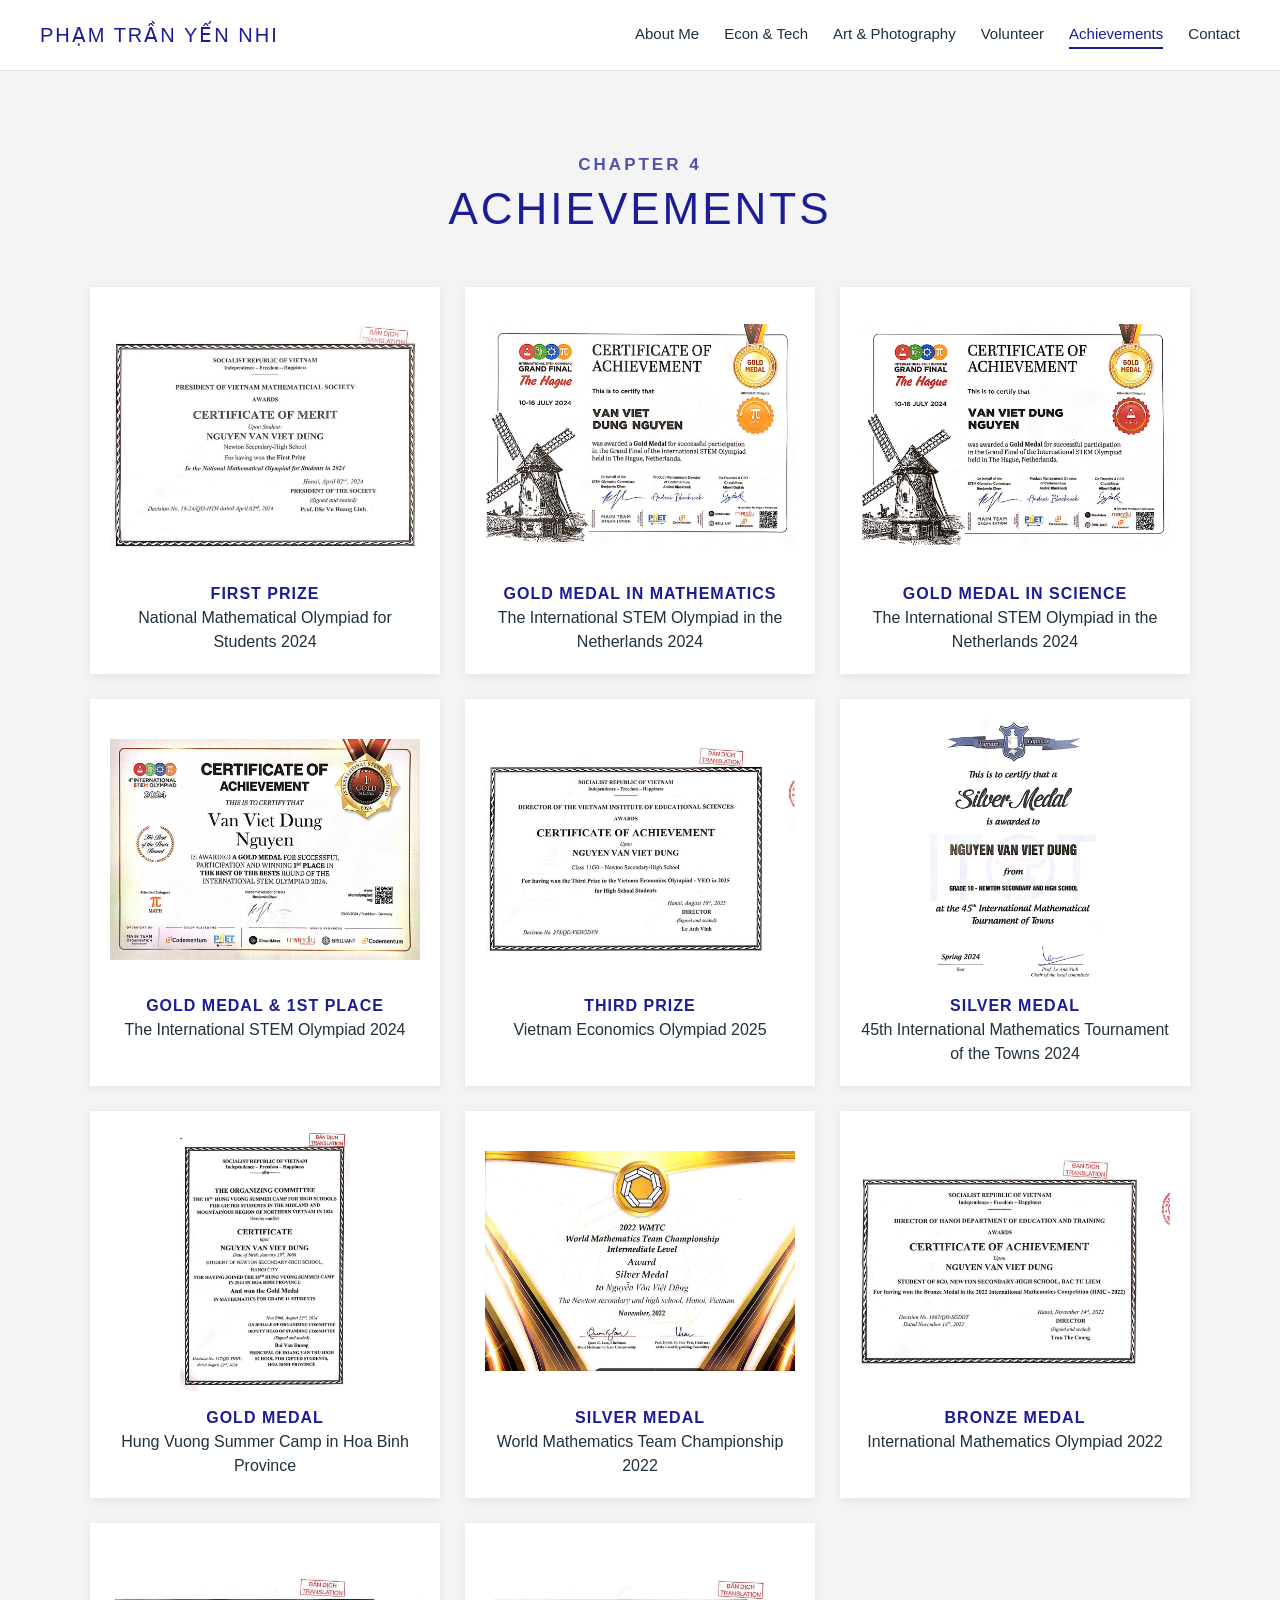
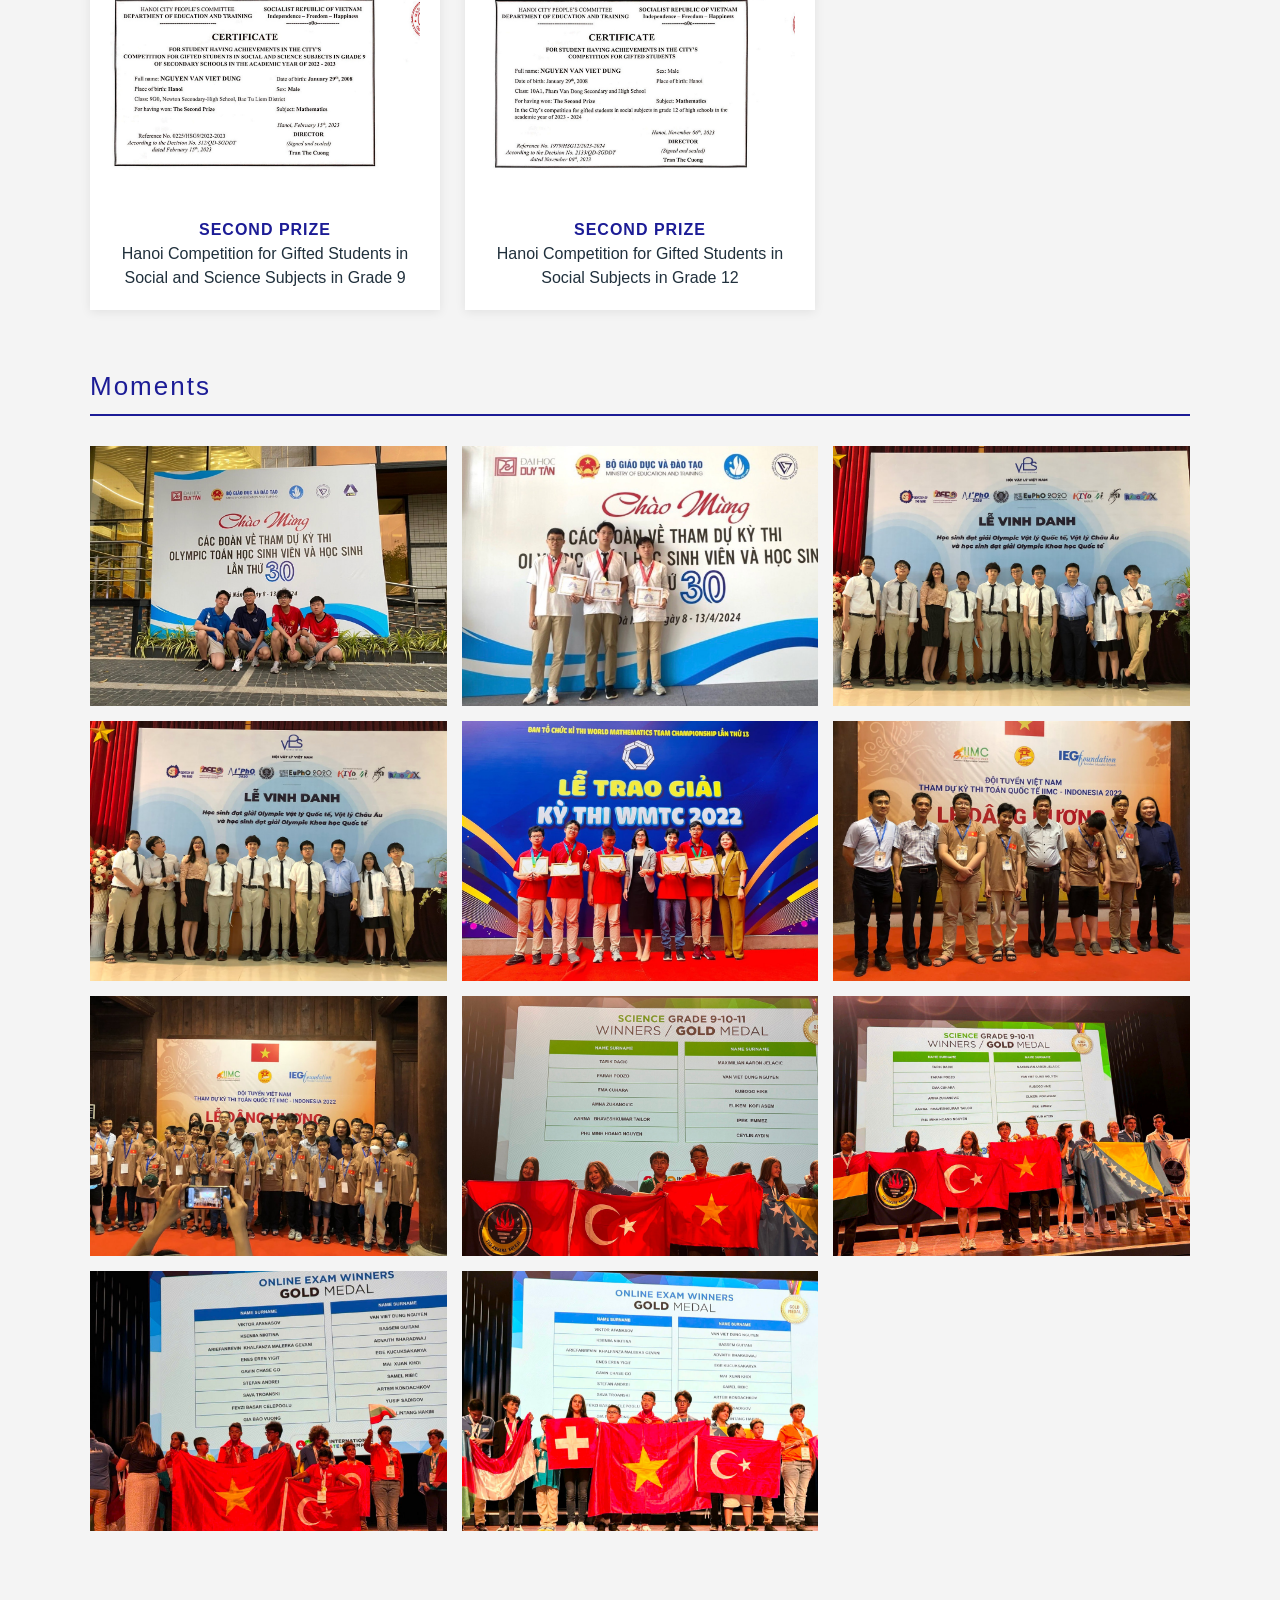
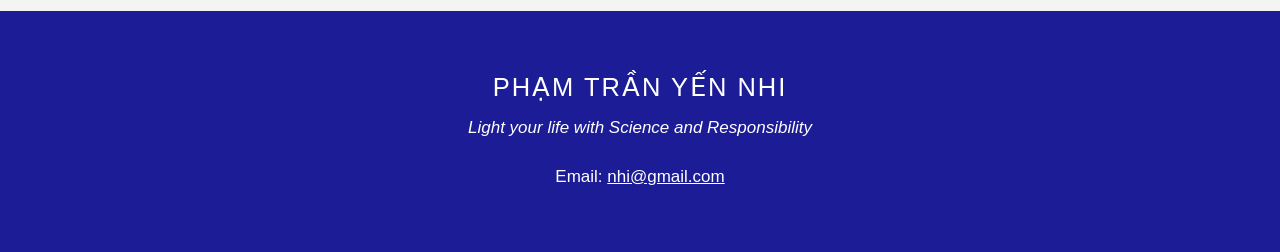
==== achievements.html @ 176b7211 "1" ====
<!DOCTYPE html>
<html lang="vi">
<head>
    <meta charset="UTF-8">
    <meta name="viewport" content="width=device-width, initial-scale=1.0">
    <title>Achievements | Phạm Trần Yến Nhi</title>
    <link rel="stylesheet" href="style.css">
</head>
<body>

    <!-- ===== HEADER: tên + menu =====
         Header này giống nhau ở cả 5 trang. Sửa menu thì nhớ sửa cả 5 file.
         Class "active" đánh dấu trang đang xem. -->
    <header class="header">
        <a href="index.html" class="logo">PHẠM TRẦN YẾN NHI</a>
        <nav class="menu">
            <a href="index.html">About Me</a>
            <a href="econ-tech.html">Econ &amp; Tech</a>
            <a href="art-photography.html">Art &amp; Photography</a>
            <a href="volunteer.html">Volunteer</a>
            <a href="achievements.html" class="active">Achievements</a>
            <a href="#contact">Contact</a>
        </nav>
    </header>

    <main>

        <!-- =====================================================
             CHAPTER 4: ACHIEVEMENTS
             Theo Sheets: chỉ show hình ảnh + certificate,
             chèn text diễn giải bên dưới (class "caption").
             ===================================================== -->
        <section class="chapter chapter-gray" id="chapter-4">
            <div class="chapter-head">
                <span>CHAPTER 4</span>
                <h2>ACHIEVEMENTS</h2>
            </div>

            <div class="award-list">

                <div class="award-card">
                    <img src="images/nmo-2024-first-prize-certificate.jpg" alt="Certificate First Prize, National Mathematical Olympiad for Students 2024">
                    <p class="caption"><strong>First Prize</strong><br>National Mathematical Olympiad for Students 2024</p>
                </div>

                <div class="award-card">
                    <img src="images/stem-2024-gold-math-certificate.jpg" alt="Certificate Gold Medal in Mathematics, STEM Olympiad 2024">
                    <p class="caption"><strong>Gold Medal in Mathematics</strong><br>The International STEM Olympiad in the Netherlands 2024</p>
                </div>

                <div class="award-card">
                    <img src="images/stem-2024-gold-science-certificate.jpg" alt="Certificate Gold Medal in Science, STEM Olympiad 2024">
                    <p class="caption"><strong>Gold Medal in Science</strong><br>The International STEM Olympiad in the Netherlands 2024</p>
                </div>

                <div class="award-card">
                    <img src="images/stem-2024-gold-1st-place-certificate.jpg" alt="Certificate Gold Medal và 1st Place, STEM Olympiad 2024">
                    <p class="caption"><strong>Gold Medal &amp; 1st Place</strong><br>The International STEM Olympiad 2024</p>
                </div>

                <div class="award-card">
                    <img src="images/veo-2025-third-prize-certificate.jpg" alt="Vietnam Economics Olympiad 2025">
                    <p class="caption"><strong>Third Prize</strong><br>Vietnam Economics Olympiad 2025</p>
                </div>

                <div class="award-card">
                    <img src="images/tournament-of-towns-2024-silver-certificate.jpg" alt="45th International Mathematics Tournament of the Towns 2024">
                    <p class="caption"><strong>Silver Medal</strong><br>45th International Mathematics Tournament of the Towns 2024</p>
                </div>

                <div class="award-card">
                    <img src="images/hung-vuong-camp-gold-certificate.jpg" alt="Hung Vuong Summer Camp in Hoa Binh Province">
                    <p class="caption"><strong>Gold Medal</strong><br>Hung Vuong Summer Camp in Hoa Binh Province</p>
                </div>

                <div class="award-card">
                    <img src="images/wmtc-2022-silver-certificate.jpg" alt="World Mathematics Team Championship 2022">
                    <p class="caption"><strong>Silver Medal</strong><br>World Mathematics Team Championship 2022</p>
                </div>

                <div class="award-card">
                    <img src="images/imo-2022-bronze-certificate.jpg" alt="Certificate Bronze Medal, International Mathematics Olympiad 2022">
                    <p class="caption"><strong>Bronze Medal</strong><br>International Mathematics Olympiad 2022</p>
                </div>

                <div class="award-card">
                    <img src="images/hanoi-lop-9-second-prize-certificate.jpg" alt="Hanoi Competition for Gifted Students Grade 9">
                    <p class="caption"><strong>Second Prize</strong><br>Hanoi Competition for Gifted Students in Social and Science Subjects in Grade 9</p>
                </div>

                <div class="award-card">
                    <img src="images/hanoi-lop-12-second-prize-certificate.jpg" alt="Hanoi Competition for Gifted Students Grade 12">
                    <p class="caption"><strong>Second Prize</strong><br>Hanoi Competition for Gifted Students in Social Subjects in Grade 12</p>
                </div>

            </div>

            <!-- Ảnh sự kiện thêm (lấy từ website mẫu) -->
            <h3 class="group-title">Moments</h3>
            <div class="gallery">
                <img src="images/nmo-2024-anh-su-kien-1.jpg" alt="National Mathematical Olympiad 2024 - ảnh sự kiện">
                <img src="images/nmo-2024-anh-su-kien-2.jpg" alt="National Mathematical Olympiad 2024 - ảnh sự kiện">
                <img src="images/le-vinh-danh-olympic-1.jpg" alt="Lễ vinh danh học sinh đạt giải Olympic quốc tế">
                <img src="images/le-vinh-danh-olympic-2.jpg" alt="Lễ vinh danh học sinh đạt giải Olympic quốc tế">
                <img src="images/wmtc-2022-le-trao-giai.jpg" alt="World Mathematics Team Championship 2022 - ảnh sự kiện">
                <img src="images/imo-2022-anh-su-kien-1.jpg" alt="International Mathematics Olympiad 2022 - ảnh sự kiện">
                <img src="images/imo-2022-anh-su-kien-2.jpg" alt="International Mathematics Olympiad 2022 - ảnh sự kiện">
                <img src="images/stem-2024-anh-su-kien-1.jpg" alt="STEM Olympiad Netherlands 2024 - ảnh sự kiện">
                <img src="images/stem-2024-anh-su-kien-2.jpg" alt="STEM Olympiad Netherlands 2024 - ảnh sự kiện">
                <img src="images/stem-2024-anh-su-kien-3.jpg" alt="STEM Olympiad Netherlands 2024 - ảnh sự kiện">
                <img src="images/stem-2024-anh-su-kien-4.jpg" alt="STEM Olympiad Netherlands 2024 - ảnh sự kiện">
            </div>
        </section>

    </main>

    <!-- ===== FOOTER: thông tin liên hệ ===== -->
    <footer class="footer" id="contact">
        <h2>PHẠM TRẦN YẾN NHI</h2>
        <p class="slogan">Light your life with Science and Responsibility</p>
        <p>Email: <a href="mailto:nhi@gmail.com">nhi@gmail.com</a></p>
        <!-- Khi có thông tin thì bỏ dấu comment 2 dòng dưới và điền vào -->
        <!-- <p>Phone: </p> -->
        <!-- <p>Address: </p> -->
    </footer>

</body>
</html>
---- style.css ----
/* =========================================================
   1. BIẾN MÀU
   Khai báo màu 1 lần ở đây, các chỗ khác gọi bằng var(--tên).
   Muốn đổi màu cả web thì chỉ cần sửa ở đây.
   ========================================================= */
:root {
    --navy: #1c1c96;       /* màu chính: xanh navy (tiêu đề, nút, viền) */
    --navy-light: #5252ae; /* navy nhạt: màu nút khi rê chuột */
    --gray-bg: #f4f4f4;    /* nền xám nhạt cho các section xen kẽ */
    --text: #20303c;       /* màu chữ thường */
    --white: #ffffff;
}

/* =========================================================
   2. THIẾT LẬP CHUNG CHO CẢ TRANG
   ========================================================= */

/* Xoá khoảng cách mặc định của trình duyệt.
   box-sizing: border-box để width đã tính luôn padding + border */
* {
    box-sizing: border-box;
    margin: 0;
    padding: 0;
}

/* Bấm menu thì trang cuộn mượt xuống section, không nhảy giật */
html {
    scroll-behavior: smooth;
}

/* Font, cỡ chữ và màu chữ mặc định cho toàn trang */
body {
    font-family: "Helvetica Neue", Helvetica, Arial, sans-serif;
    font-size: 17px;
    line-height: 1.7;      /* khoảng cách dòng rộng cho dễ đọc */
    color: var(--text);
    background: var(--white);
}

/* Ảnh luôn co giãn theo khung chứa, không bị tràn ra ngoài */
img {
    display: block;
    width: 100%;
    height: auto;
}

a {
    color: var(--navy);
}

/* Kiểu chung cho các tiêu đề */
h1, h2, h3 {
    color: var(--navy);
    font-weight: normal;
    line-height: 1.3;
}

/* =========================================================
   3. HEADER: tên bên trái, menu bên phải
   ========================================================= */
.header {
    position: sticky;      /* header dính trên cùng khi cuộn trang */
    top: 0;
    z-index: 10;           /* nằm đè lên nội dung bên dưới */
    display: flex;         /* xếp tên và menu nằm ngang */
    justify-content: space-between; /* đẩy tên sang trái, menu sang phải */
    align-items: center;
    flex-wrap: wrap;       /* màn hình hẹp thì menu tự xuống dòng */
    gap: 10px;
    padding: 18px 40px;
    background: var(--white);
    border-bottom: 1px solid #e5e5e5;
}

/* Tên ở góc trái */
.logo {
    font-size: 20px;
    letter-spacing: 2px;   /* giãn chữ cho sang */
    text-decoration: none; /* bỏ gạch chân của link */
}

/* Các link trong menu xếp ngang, cách nhau 25px */
.menu {
    display: flex;
    flex-wrap: wrap;
    gap: 25px;
}

.menu a {
    color: var(--text);
    text-decoration: none;
    font-size: 15px;
}

/* Rê chuột vào link thì đổi màu navy */
.menu a:hover {
    color: var(--navy);
}

/* Link của trang đang xem: màu navy, gạch chân */
.menu a.active {
    color: var(--navy);
    border-bottom: 2px solid var(--navy);
}

/* =========================================================
   4. HERO: phần giới thiệu đầu trang
   ========================================================= */
.hero {
    padding: 100px 20px;
    text-align: center;
    background: var(--gray-bg);
}

/* Dòng "Hello, It's Yến Nhi here" */
.hero h1 {
    font-size: 56px;
    margin-bottom: 25px;
}

/* Đoạn giới thiệu: giới hạn 700px để dòng không quá dài */
.hero p {
    max-width: 700px;
    margin: 0 auto 35px;   /* auto 2 bên để căn giữa */
}

/* Nút "My Resume" bo tròn */
.button {
    display: inline-block;
    padding: 12px 36px;
    background: var(--navy);
    color: var(--white);
    text-decoration: none;
    border-radius: 30px;
}

.button:hover {
    background: var(--navy-light);
}

/* =========================================================
   5. CÁC PHẦN CÂU CHUYỆN (thơ ấu, 10 - 15 tuổi, sở thích, tương lai)
   ========================================================= */
.story {
    padding: 80px 20px;
}

/* Section nền xám, dùng xen kẽ với nền trắng */
.story-gray {
    background: var(--gray-bg);
}

/* Căn giữa toàn bộ chữ (dùng cho phần Tương lai) */
.center {
    text-align: center;
}

.center p {
    max-width: 800px;
    margin: 0 auto;
}

/* Câu quote: chữ to, nghiêng, màu navy, căn giữa */
.quote {
    max-width: 800px;
    margin: 0 auto 40px !important; /* !important để không bị style p khác ghi đè */
    font-size: 26px;
    font-style: italic;
    color: var(--navy);
    text-align: center;
}

/* Hàng gồm chữ bên trái + ảnh bên phải */
.story-row {
    display: flex;
    gap: 50px;             /* khoảng cách giữa chữ và ảnh */
    align-items: center;   /* chữ và ảnh căn giữa theo chiều dọc */
    max-width: 1100px;
    margin: 0 auto;
}

/* Thêm class "reverse" thì đảo lại: ảnh bên trái, chữ bên phải */
.story-row.reverse {
    flex-direction: row-reverse;
}

/* flex: 1 để phần chữ và ảnh chia đều chiều ngang */
.story-text {
    flex: 1;
}

/* Các đoạn văn cách nhau 16px */
.story-text p {
    margin-bottom: 16px;
}

.story-row img {
    flex: 1;
    max-width: 480px;      /* ảnh không to quá 480px */
}

/* =========================================================
   6. DANH SÁCH 4 CHAPTER (card bấm để nhảy xuống)
   ========================================================= */
.chapters {
    padding: 80px 20px;
    text-align: center;
}

.chapters h2 {
    font-size: 36px;
    margin-bottom: 40px;
}

/* Dùng Grid chia 4 cột bằng nhau */
.chapter-list {
    display: grid;
    grid-template-columns: repeat(4, 1fr);
    gap: 20px;
    max-width: 1100px;
    margin: 0 auto;
}

/* Mỗi card có viền navy */
.chapter-card {
    padding: 30px 20px;
    border: 1px solid var(--navy);
    color: var(--text);
    text-decoration: none;
}

/* Chữ "CHAPTER 1, 2..." in đậm, nằm trên 1 dòng riêng */
.chapter-card span {
    display: block;
    margin-bottom: 10px;
    color: var(--navy);
    font-weight: bold;
    letter-spacing: 1px;
}

/* Rê chuột vào card: nền navy, chữ trắng */
a.chapter-card:hover {
    background: var(--navy);
    color: var(--white);
}

a.chapter-card:hover span {
    color: var(--white);
}

/* =========================================================
   7. NỘI DUNG CÁC CHAPTER 1 - 3
   ========================================================= */
.chapter {
    padding: 80px 20px;
}

/* Chapter nền xám, xen kẽ với chapter nền trắng */
.chapter-gray {
    background: var(--gray-bg);
}

/* Tiêu đề chapter: chữ "CHAPTER 1" nhỏ ở trên, tên chapter to ở dưới */
.chapter-head {
    text-align: center;
    margin-bottom: 50px;
}

.chapter-head span {
    color: var(--navy-light);
    letter-spacing: 3px;
    font-weight: bold;
}

.chapter-head h2 {
    font-size: 44px;
    letter-spacing: 3px;
}

/* Tên nhóm (ECONOMICS, TECH, tên gallery...) có gạch chân navy */
.group-title {
    max-width: 1100px;
    margin: 60px auto 30px;
    padding-bottom: 10px;
    font-size: 26px;
    letter-spacing: 2px;
    border-bottom: 2px solid var(--navy);
}

/* Mỗi hoạt động cách nhau 60px */
.activity {
    margin-bottom: 60px;
}

/* Tên hoạt động */
.activity h4 {
    margin-bottom: 12px;
    font-size: 21px;
    color: var(--navy);
    font-weight: bold;
    line-height: 1.4;
}

/* Khối gallery của Chapter 2 (tiêu đề + đoạn văn + lưới ảnh) */
.gallery-block {
    max-width: 1100px;
    margin: 0 auto 40px;
}

.gallery-block p {
    margin-bottom: 25px;
}

/* Lưới ảnh 3 cột (dùng ở Chapter 2 và phần Moments) */
.gallery {
    display: grid;
    grid-template-columns: repeat(3, 1fr);
    gap: 15px;
    max-width: 1100px;
    margin: 0 auto;
}

/* Cố định chiều cao ảnh cho đều nhau.
   object-fit: cover = ảnh lấp đầy khung, phần thừa bị cắt bớt */
.gallery img {
    height: 260px;
    object-fit: cover;
}

/* =========================================================
   8. CHAPTER 4: ACHIEVEMENTS (card giấy khen + chữ bên dưới)
   ========================================================= */

/* Lưới 3 cột chứa các card thành tựu */
.award-list {
    display: grid;
    grid-template-columns: repeat(3, 1fr);
    gap: 25px;
    max-width: 1100px;
    margin: 0 auto;
}

/* Card nền trắng, có bóng mờ nhẹ để nổi lên trên nền xám */
.award-card {
    padding: 20px;
    background: var(--white);
    box-shadow: 0 2px 10px rgba(0, 0, 0, 0.08);
}

/* object-fit: contain = giấy khen hiện đủ, không bị cắt */
.award-card img {
    height: 260px;
    object-fit: contain;
    margin-bottom: 15px;
}

/* Dòng chữ diễn giải dưới giấy khen */
.caption {
    text-align: center;
    font-size: 16px;
    line-height: 1.5;
}

/* Tên giải (FIRST PRIZE, GOLD MEDAL...) in hoa, màu navy */
.caption strong {
    color: var(--navy);
    letter-spacing: 1px;
    text-transform: uppercase; /* tự đổi thành chữ in hoa */
}

/* =========================================================
   9. FOOTER: thông tin liên hệ, nền navy chữ trắng
   ========================================================= */
.footer {
    padding: 60px 20px;
    text-align: center;
    background: var(--navy);
    color: var(--white);
}

.footer h2 {
    color: var(--white);
    letter-spacing: 2px;
    margin-bottom: 10px;
}

.footer .slogan {
    font-style: italic;
    margin-bottom: 20px;
}

.footer a {
    color: var(--white);
}

/* =========================================================
   HIỆU ỨNG KHI RÊ CHUỘT
   ========================================================= */

/* 1. Chuyển màu, vị trí, kích thước mượt trong 0.3 giây
      thay vì đổi ngay lập tức */
.menu a,
.button,
.chapter-card,
.award-card,
.gallery img {
    transition: all 0.3s;
}

/* 2. Card nổi lên: nhích lên 6px và bóng đổ đậm hơn */
.chapter-card:hover,
.award-card:hover {
    transform: translateY(-6px);
    box-shadow: 0 8px 20px rgba(0, 0, 0, 0.12);
}

/* 3. Ảnh trong gallery phóng to nhẹ (to hơn 5%) */
.gallery img:hover {
    transform: scale(1.05);
}

/* =========================================================
   10. RESPONSIVE
   Media query: khi màn hình nhỏ hơn mức width ghi trong ngoặc
   thì dùng thêm các style bên trong để ghi đè style ở trên.
   ========================================================= */

/* Tablet (màn hình từ 992px trở xuống): lưới 4 hoặc 3 cột đổi thành 2 cột */
@media (max-width: 992px) {
    .chapter-list {
        grid-template-columns: repeat(2, 1fr);
    }

    .award-list {
        grid-template-columns: repeat(2, 1fr);
    }
}

/* Điện thoại (màn hình từ 768px trở xuống) */
@media (max-width: 768px) {
    /* Chữ nhỏ lại một chút */
    body {
        font-size: 16px;
    }

    /* Tên và menu căn giữa, xếp thành 2 dòng */
    .header {
        justify-content: center;
        padding: 15px 16px;
    }

    .menu {
        justify-content: center;
        gap: 15px;
    }

    /* Giảm khoảng trống và cỡ tiêu đề cho vừa màn hình nhỏ */
    .hero {
        padding: 60px 16px;
    }

    .hero h1 {
        font-size: 36px;
    }

    .story,
    .chapters,
    .chapter {
        padding: 50px 16px;
    }

    .quote {
        font-size: 21px;
    }

    /* Chữ và ảnh xếp dọc: chữ ở trên, ảnh ở dưới */
    .story-row,
    .story-row.reverse {
        flex-direction: column;
        gap: 30px;
    }

    .story-row img {
        width: 100%;
        max-width: 100%;
    }

    .chapters h2 {
        font-size: 28px;
    }

    .chapter-head h2 {
        font-size: 32px;
    }

    .group-title {
        font-size: 22px;
    }

    .activity h4 {
        font-size: 19px;
    }

    /* Tất cả lưới về 1 cột */
    .chapter-list,
    .gallery,
    .award-list {
        grid-template-columns: 1fr;
    }

    /* Ảnh hiện đúng tỉ lệ gốc, không cắt nữa */
    .gallery img,
    .award-card img {
        height: auto;
    }
}
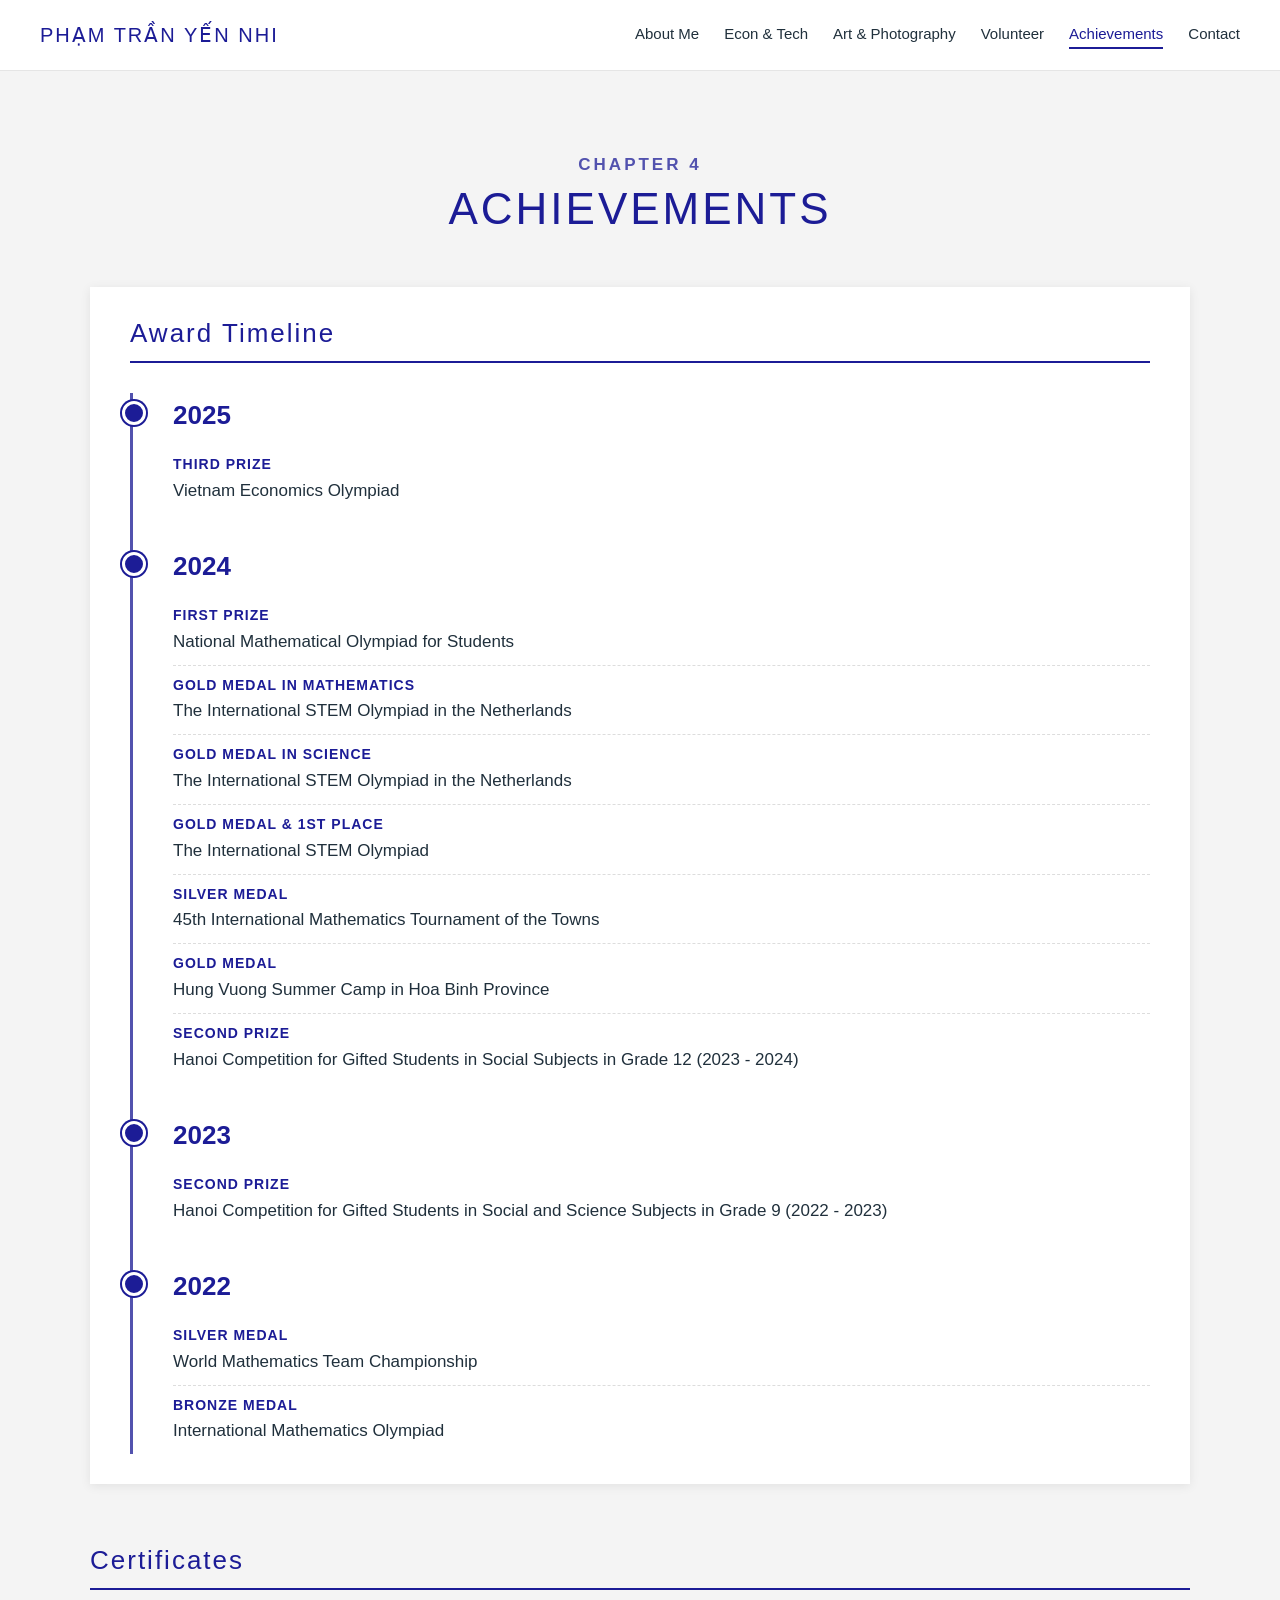
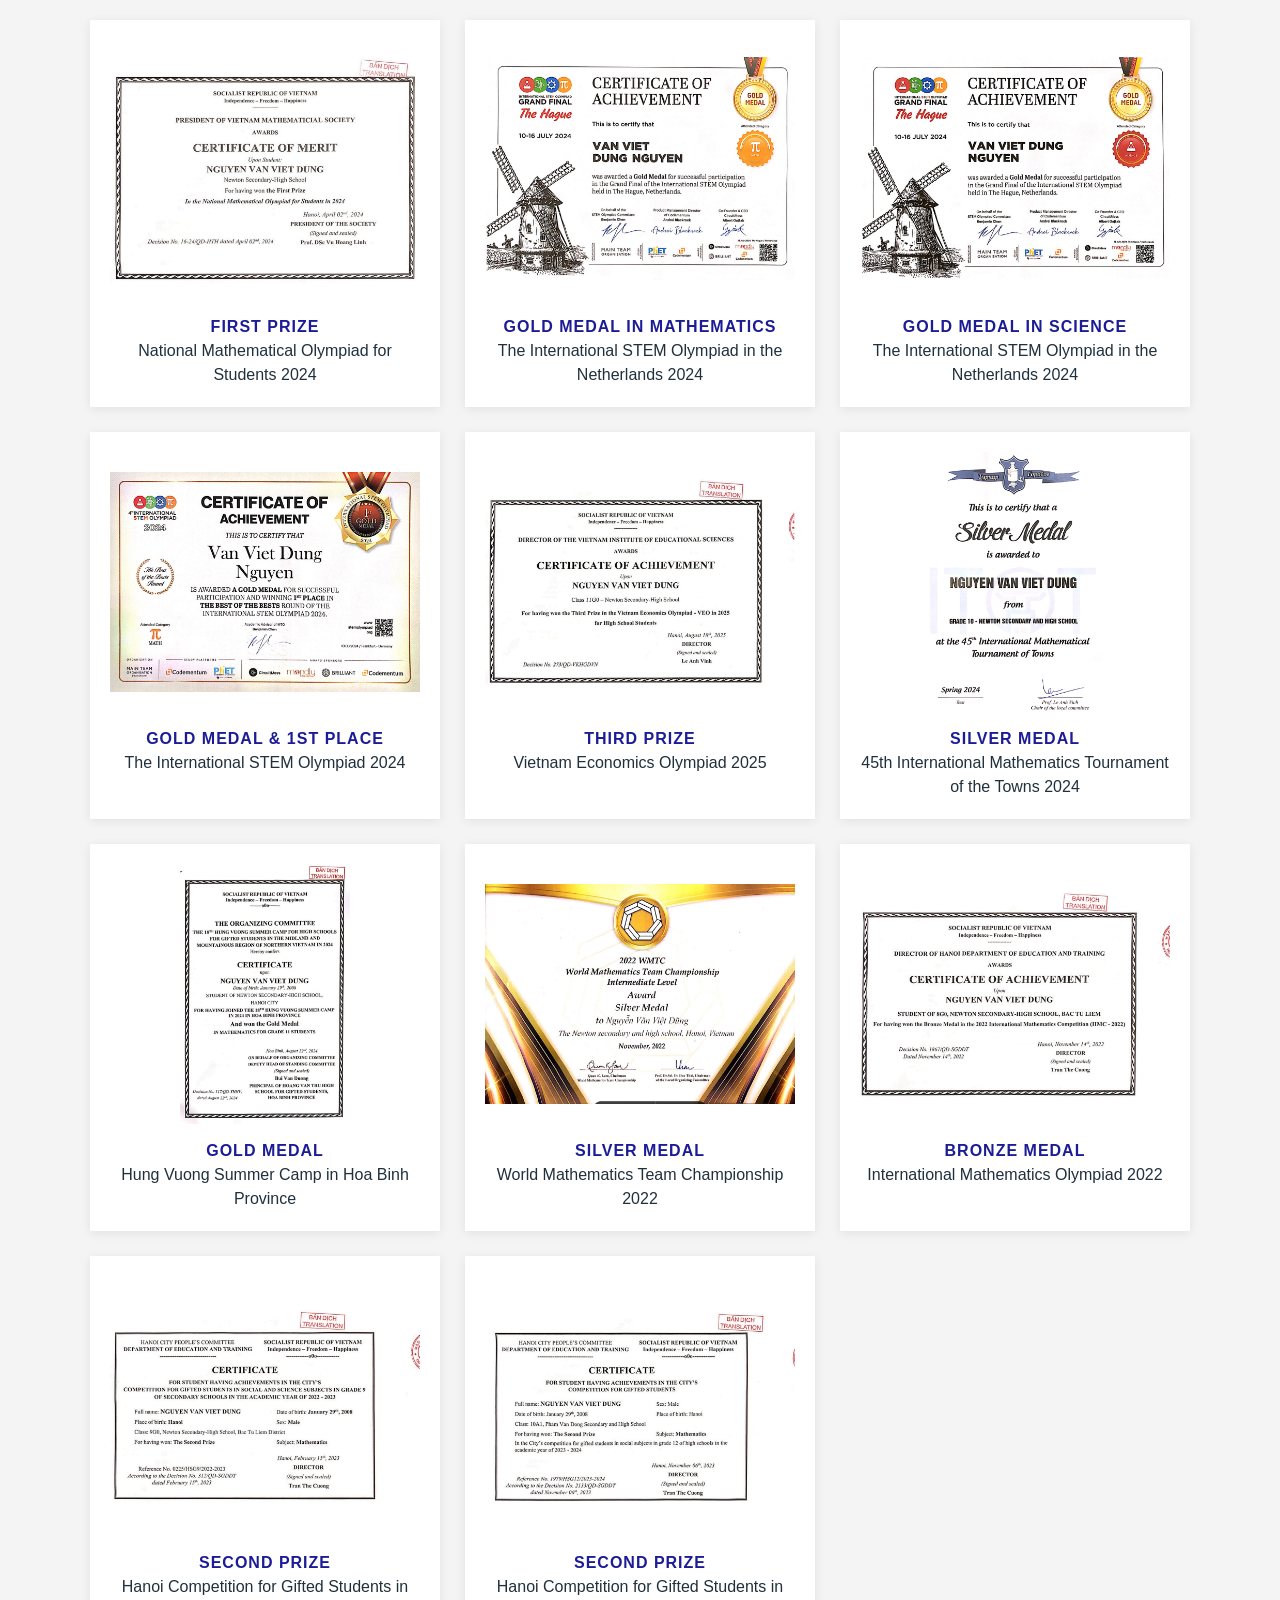
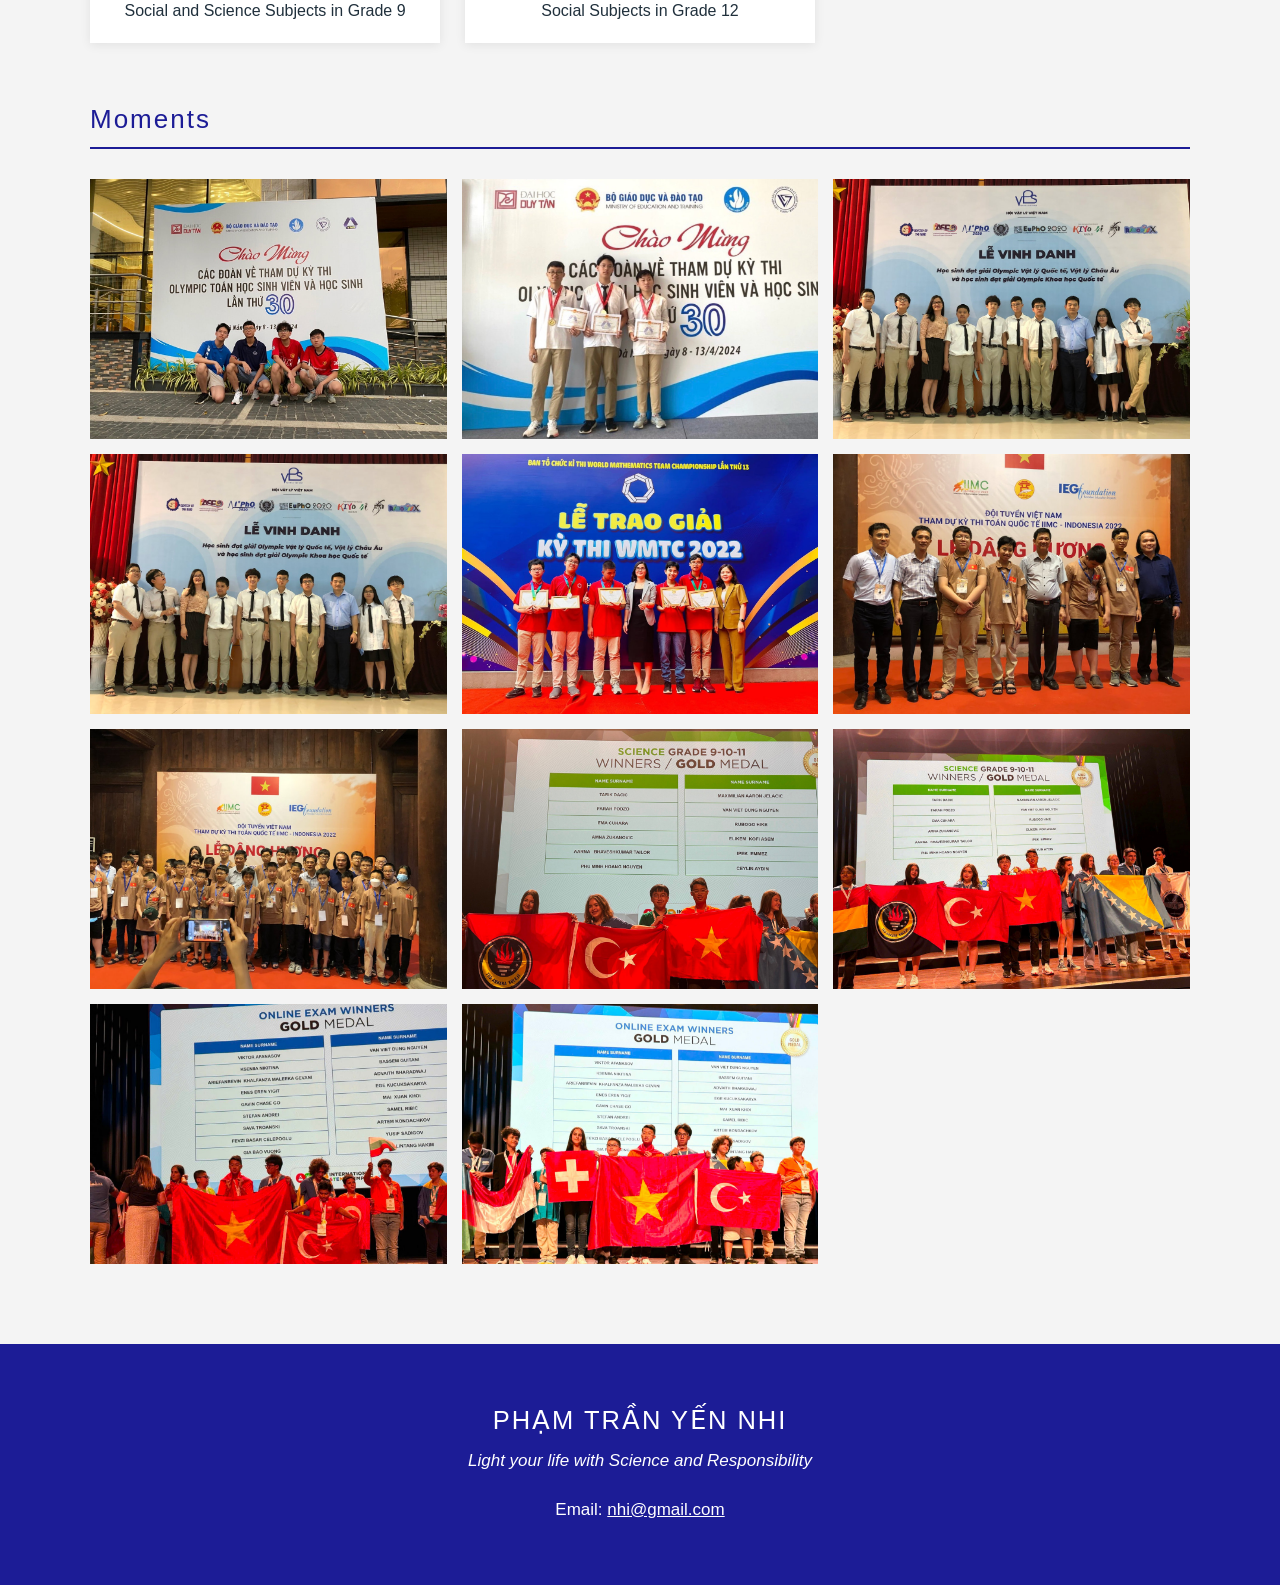
==== commit 9cc29185: "16" ====
--- a/achievements.html
+++ b/achievements.html
@@ -36,6 +36,55 @@
                 <h2>ACHIEVEMENTS</h2>
             </div>
 
+            <!-- ===== TIMELINE GIẢI THƯỞNG =====
+                 Mỗi năm là 1 khối "timeline-item": năm (span.year) + danh sách giải (ul).
+                 Thêm năm mới: copy nguyên 1 khối timeline-item, đặt lên trên cùng.
+                 Thêm giải vào năm có sẵn: copy thêm 1 dòng <li>. -->
+            <div class="timeline-box">
+                <h3 class="group-title">Award Timeline</h3>
+
+                <div class="timeline">
+
+                    <div class="timeline-item">
+                        <span class="year">2025</span>
+                        <ul>
+                            <li><strong>Third Prize</strong> Vietnam Economics Olympiad</li>
+                        </ul>
+                    </div>
+
+                    <div class="timeline-item">
+                        <span class="year">2024</span>
+                        <ul>
+                            <li><strong>First Prize</strong> National Mathematical Olympiad for Students</li>
+                            <li><strong>Gold Medal in Mathematics</strong> The International STEM Olympiad in the Netherlands</li>
+                            <li><strong>Gold Medal in Science</strong> The International STEM Olympiad in the Netherlands</li>
+                            <li><strong>Gold Medal &amp; 1st Place</strong> The International STEM Olympiad</li>
+                            <li><strong>Silver Medal</strong> 45th International Mathematics Tournament of the Towns</li>
+                            <li><strong>Gold Medal</strong> Hung Vuong Summer Camp in Hoa Binh Province</li>
+                            <li><strong>Second Prize</strong> Hanoi Competition for Gifted Students in Social Subjects in Grade 12 (2023 - 2024)</li>
+                        </ul>
+                    </div>
+
+                    <div class="timeline-item">
+                        <span class="year">2023</span>
+                        <ul>
+                            <li><strong>Second Prize</strong> Hanoi Competition for Gifted Students in Social and Science Subjects in Grade 9 (2022 - 2023)</li>
+                        </ul>
+                    </div>
+
+                    <div class="timeline-item">
+                        <span class="year">2022</span>
+                        <ul>
+                            <li><strong>Silver Medal</strong> World Mathematics Team Championship</li>
+                            <li><strong>Bronze Medal</strong> International Mathematics Olympiad</li>
+                        </ul>
+                    </div>
+
+                </div>
+            </div>
+
+            <!-- ===== CÁC GIẤY KHEN ===== -->
+            <h3 class="group-title">Certificates</h3>
             <div class="award-list">
 
                 <div class="award-card">
--- a/style.css
+++ b/style.css
@@ -394,6 +394,90 @@
 }
 
 /* =========================================================
+   TIMELINE GIẢI THƯỞNG (trang Achievements)
+   Đường dọc bên trái, mỗi năm có 1 chấm tròn,
+   danh sách giải nằm bên phải.
+   ========================================================= */
+
+/* Khung trắng bao quanh timeline */
+.timeline-box {
+    max-width: 1100px;
+    margin: 0 auto 60px;
+    padding: 30px 40px;
+    background: var(--white);
+    box-shadow: 0 2px 10px rgba(0, 0, 0, 0.08);
+}
+
+/* Tiêu đề trong khung không cần cách trên nhiều */
+.timeline-box .group-title {
+    margin-top: 0;
+}
+
+/* Đường dọc: chính là viền trái của .timeline */
+.timeline {
+    border-left: 3px solid var(--navy-light);
+    padding-left: 40px;
+}
+
+/* Mỗi năm. position: relative để đặt chấm tròn theo khối này */
+.timeline-item {
+    position: relative;
+    padding-bottom: 30px;
+}
+
+.timeline-item:last-child {
+    padding-bottom: 0;
+}
+
+/* Chấm tròn nằm đè lên đường dọc.
+   ::before tạo thêm 1 phần tử "ảo" mà không cần viết thêm HTML */
+.timeline-item::before {
+    content: "";
+    position: absolute;
+    left: -51px;          /* kéo sang trái cho nằm giữa đường dọc */
+    top: 8px;
+    width: 18px;
+    height: 18px;
+    border-radius: 50%;   /* bo tròn thành hình tròn */
+    background: var(--navy);
+    border: 3px solid var(--white);
+    box-shadow: 0 0 0 2px var(--navy); /* viền ngoài navy */
+}
+
+/* Số năm */
+.year {
+    display: block;
+    margin-bottom: 8px;
+    font-size: 26px;
+    font-weight: bold;
+    color: var(--navy);
+}
+
+/* Bỏ dấu chấm đầu dòng mặc định của danh sách */
+.timeline-item ul {
+    list-style: none;
+}
+
+/* Mỗi giải cách nhau bằng 1 đường gạch đứt */
+.timeline-item li {
+    padding: 8px 0;
+    border-bottom: 1px dashed #dddddd;
+}
+
+.timeline-item li:last-child {
+    border-bottom: none;
+}
+
+/* Tên giải in hoa, màu navy, nằm trên 1 dòng riêng */
+.timeline-item li strong {
+    display: block;
+    font-size: 14px;
+    letter-spacing: 1px;
+    text-transform: uppercase;
+    color: var(--navy);
+}
+
+/* =========================================================
    HIỆU ỨNG KHI RÊ CHUỘT
    ========================================================= */
 
@@ -403,7 +487,8 @@
 .button,
 .chapter-card,
 .award-card,
-.gallery img {
+.gallery img,
+.story-row img {
     transition: all 0.3s;
 }
 
@@ -414,9 +499,48 @@
     box-shadow: 0 8px 20px rgba(0, 0, 0, 0.12);
 }
 
-/* 3. Ảnh trong gallery phóng to nhẹ (to hơn 5%) */
-.gallery img:hover {
+/* 3. Ảnh phóng to nhẹ (to hơn 5%): ảnh gallery và ảnh hoạt động */
+.gallery img:hover,
+.story-row img:hover {
     transform: scale(1.05);
+}
+
+/* =========================================================
+   HIỆU ỨNG KHI CUỘN TRANG (giống web gốc)
+   Cuộn tới đâu, nội dung trượt từ dưới lên và hiện dần tới đó.
+   - animation-timeline: view() = chạy hiệu ứng theo vị trí cuộn,
+     không cần JavaScript.
+   - animation-range: hiệu ứng chạy trong lúc phần tử đi vào màn hình.
+   - @supports: chỉ bật khi trình duyệt hỗ trợ. Trình duyệt cũ
+     vẫn hiện nội dung bình thường, chỉ không có hiệu ứng.
+   - Dùng "translate" (không dùng "transform") để không đè mất
+     hiệu ứng rê chuột ở trên.
+   ========================================================= */
+@keyframes hien-ra {
+    from {
+        opacity: 0;
+        translate: 0 60px;   /* bắt đầu thấp hơn 60px */
+    }
+    to {
+        opacity: 1;
+        translate: 0 0;
+    }
+}
+
+@supports (animation-timeline: view()) {
+    .quote,
+    .story-row,
+    .chapter-head,
+    .group-title,
+    .gallery-block p,
+    .timeline-item,
+    .chapter-card,
+    .award-card,
+    .gallery img {
+        animation: hien-ra linear both;
+        animation-timeline: view();
+        animation-range: entry 0% entry 80%;
+    }
 }
 
 /* =========================================================
@@ -501,6 +625,23 @@
         font-size: 19px;
     }
 
+    /* Timeline: thu hẹp khoảng trống, chấm tròn dời theo */
+    .timeline-box {
+        padding: 20px;
+    }
+
+    .timeline {
+        padding-left: 25px;
+    }
+
+    .timeline-item::before {
+        left: -36px;
+    }
+
+    .year {
+        font-size: 22px;
+    }
+
     /* Tất cả lưới về 1 cột */
     .chapter-list,
     .gallery,
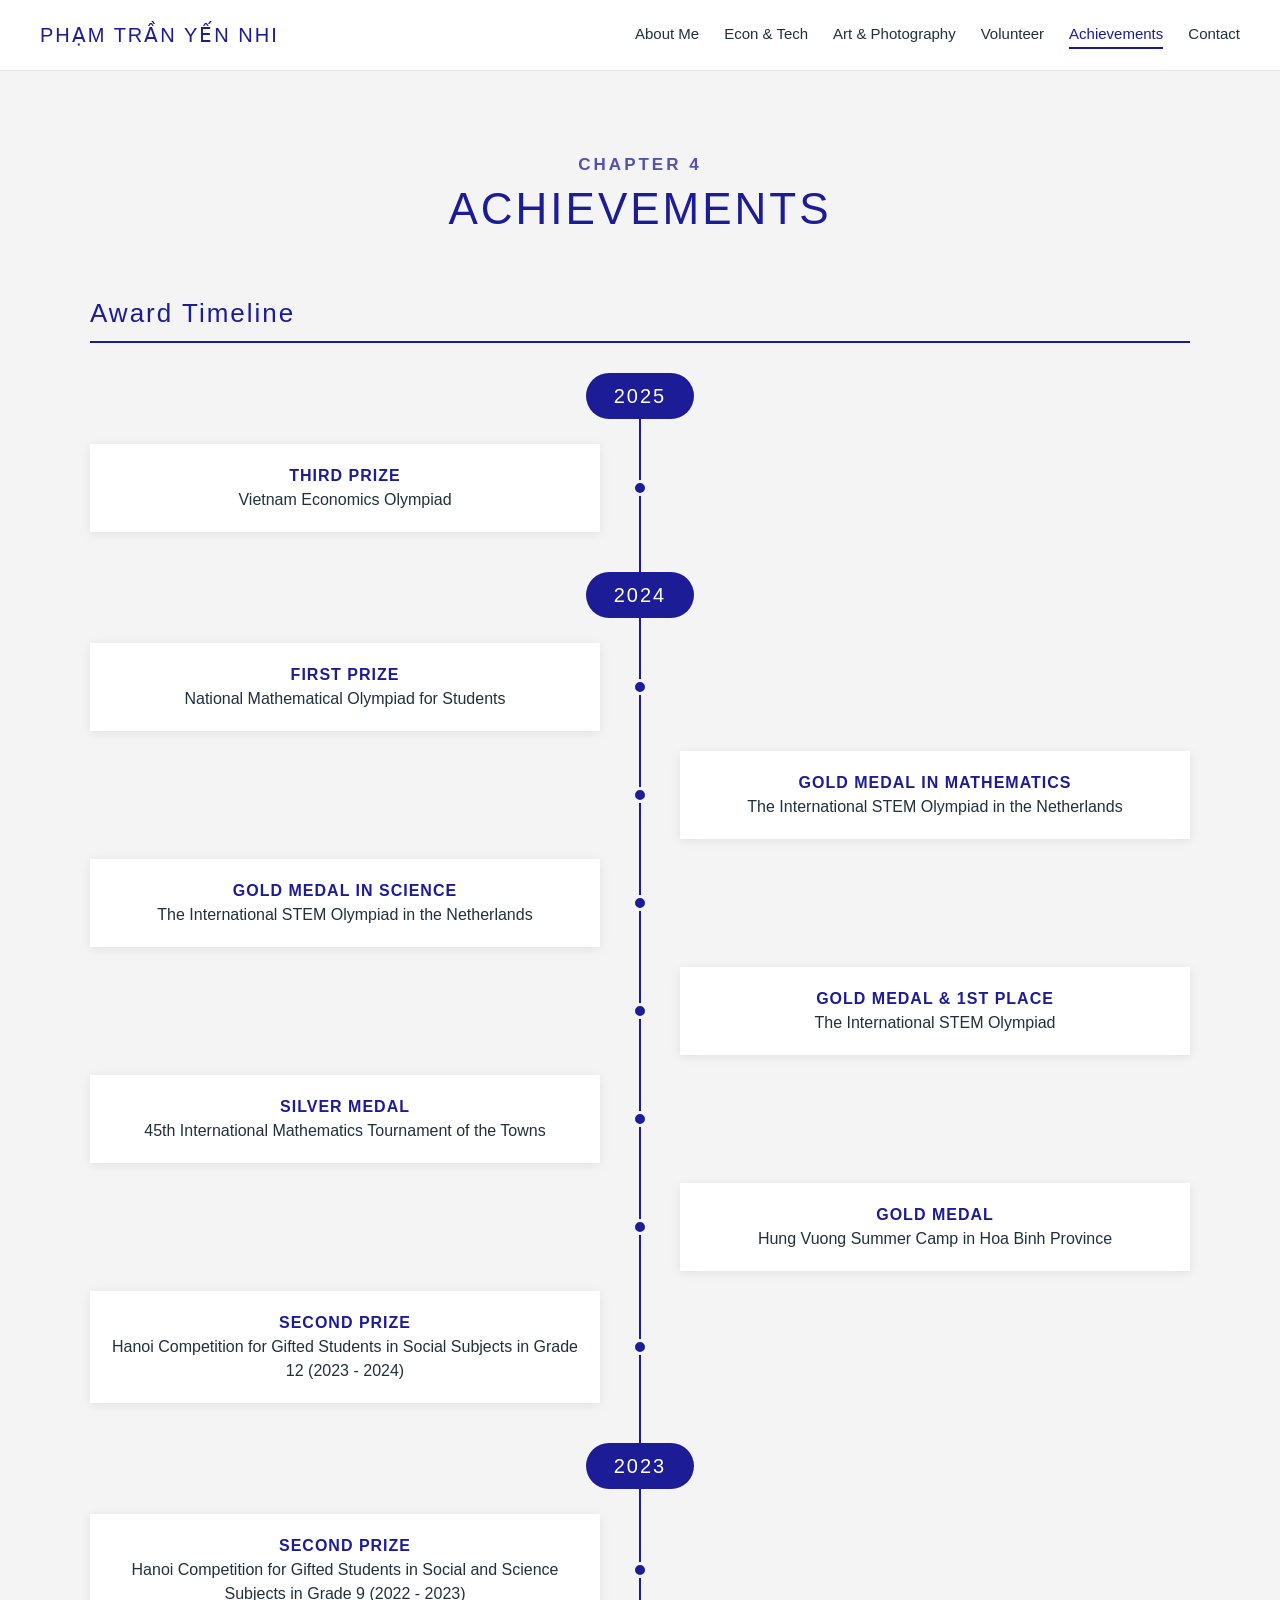
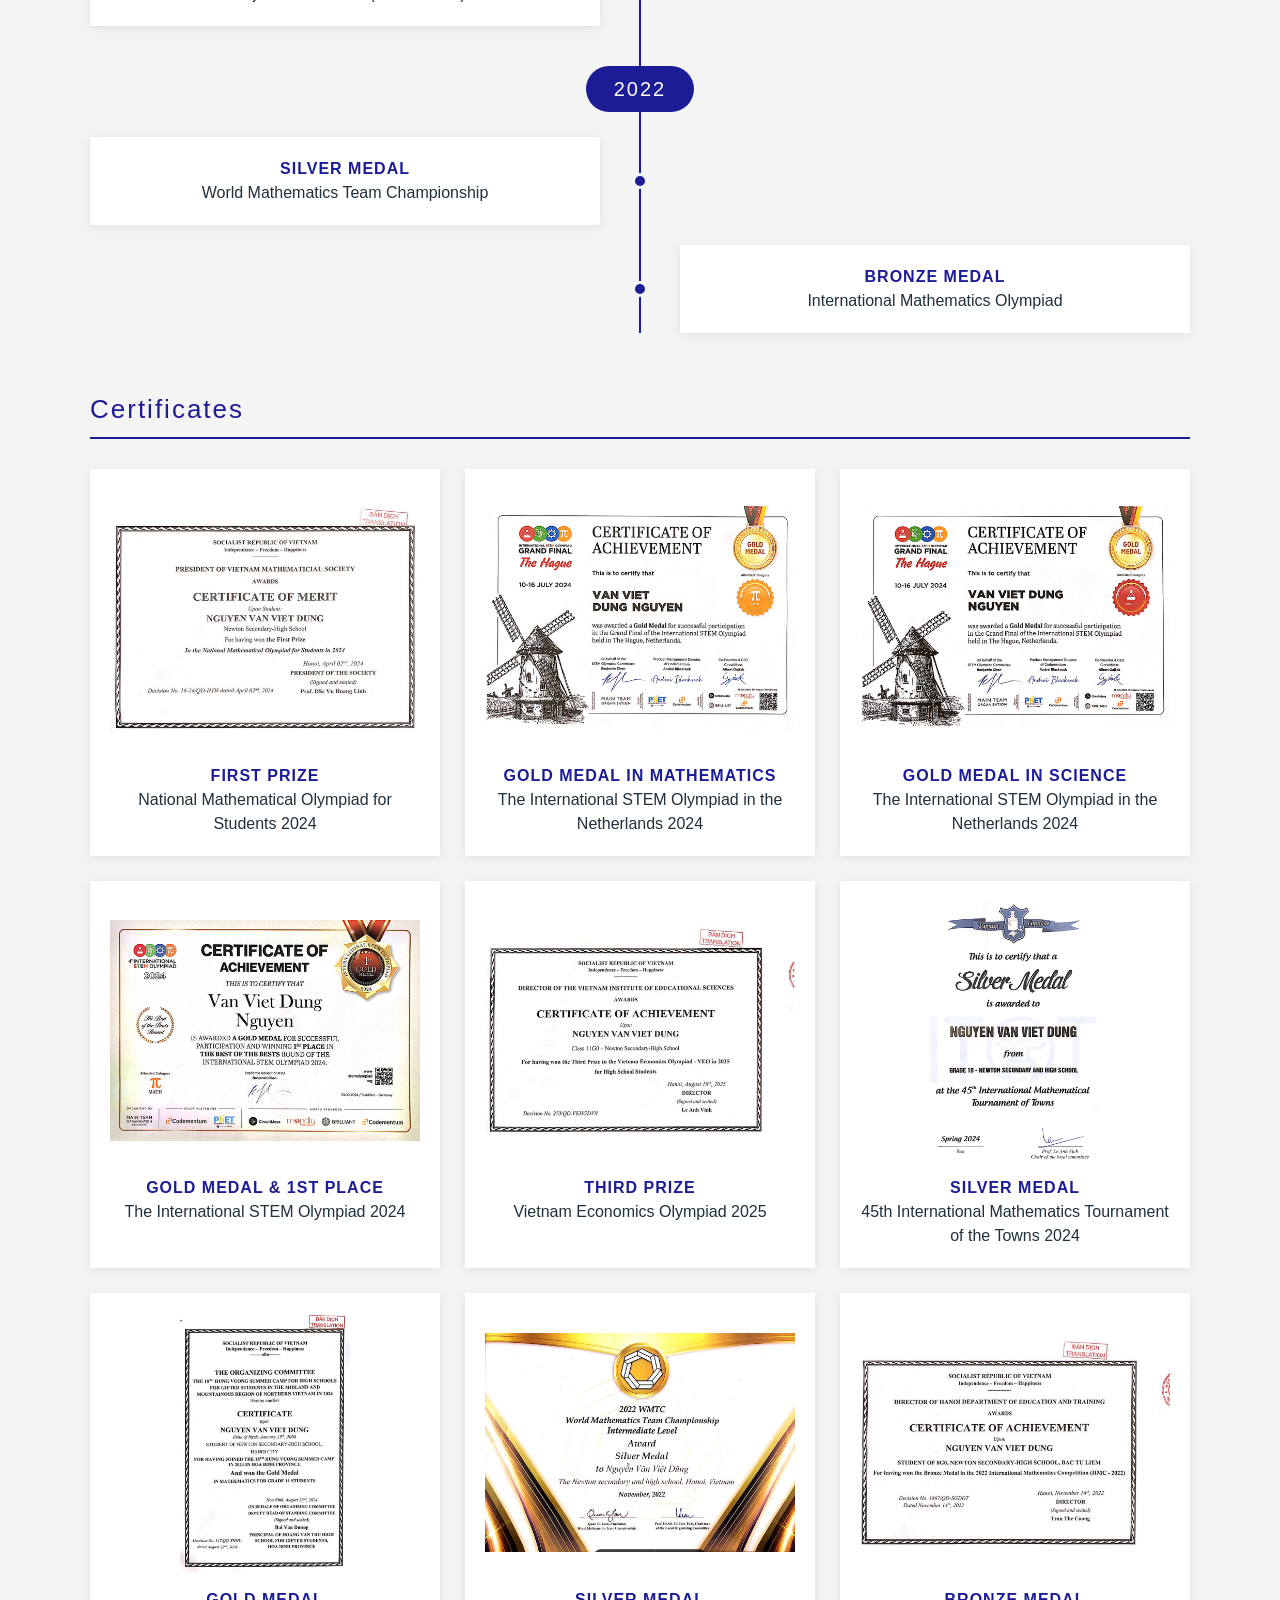
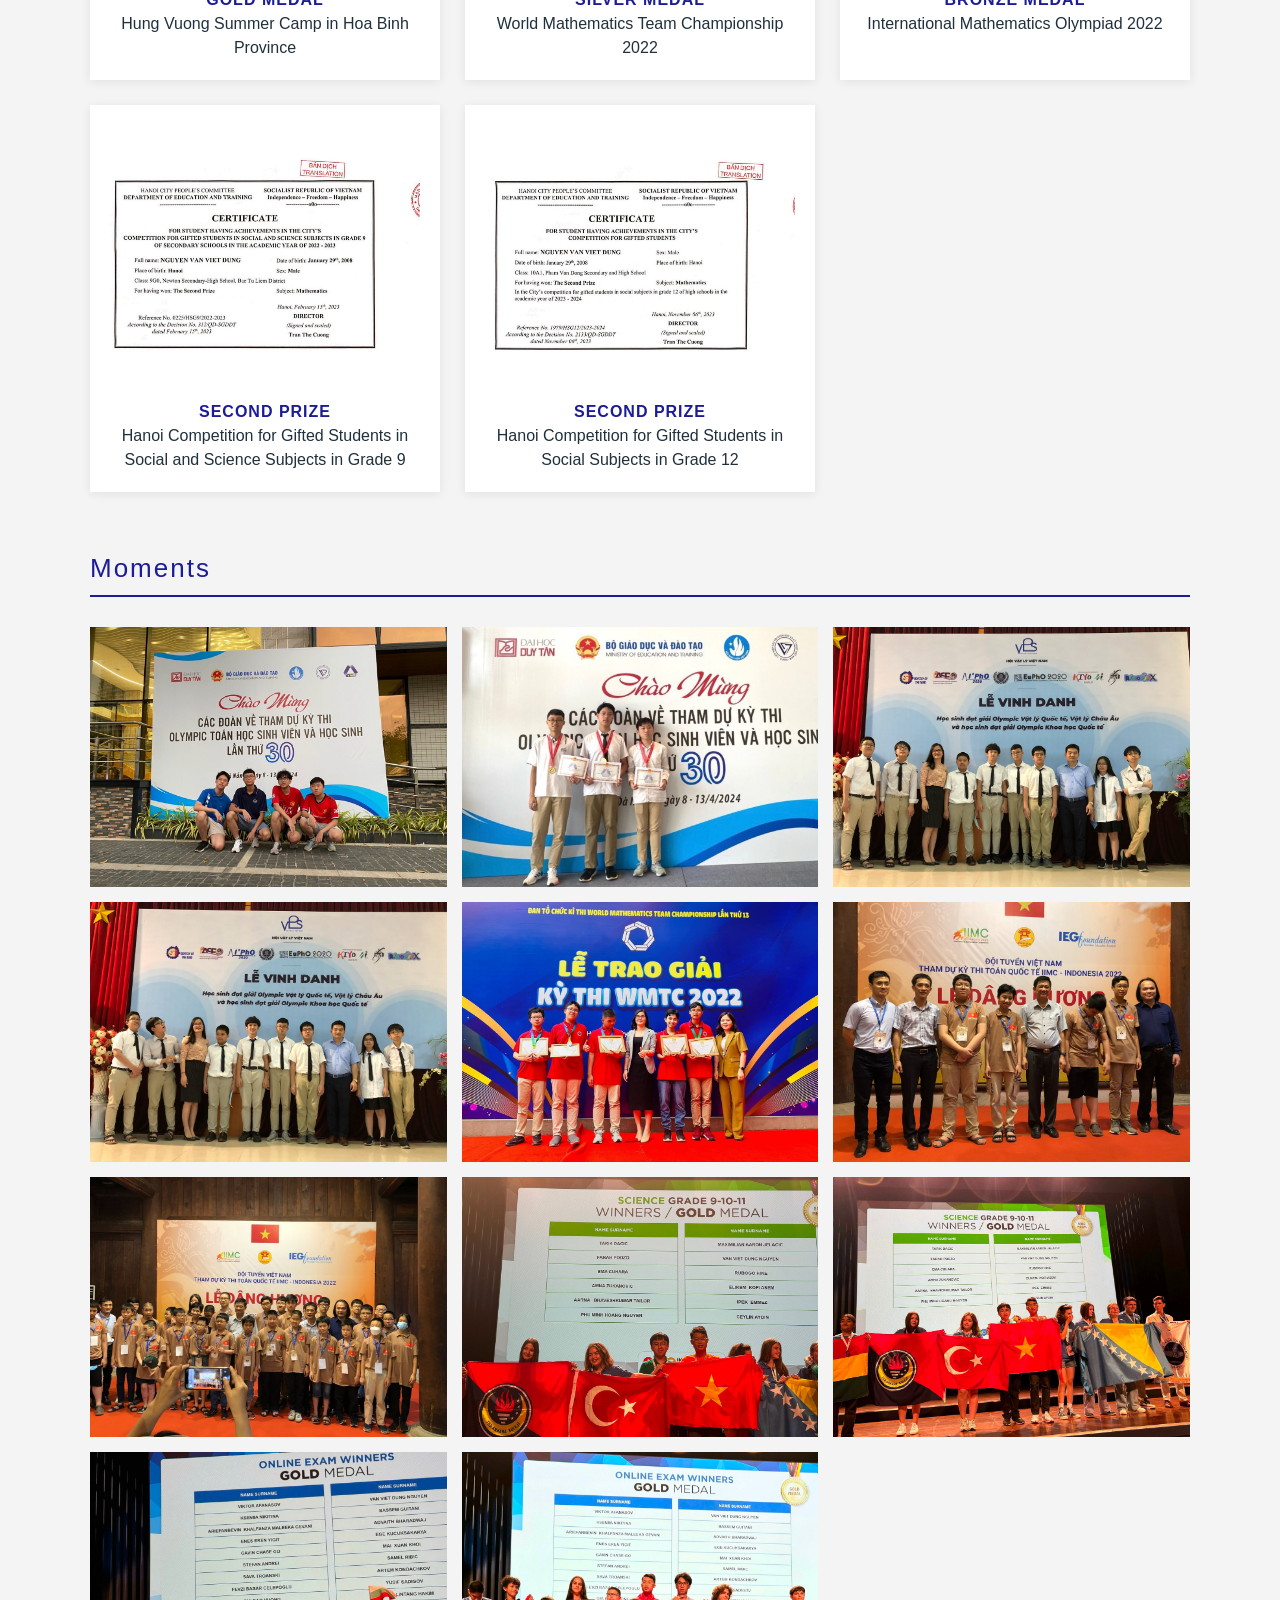
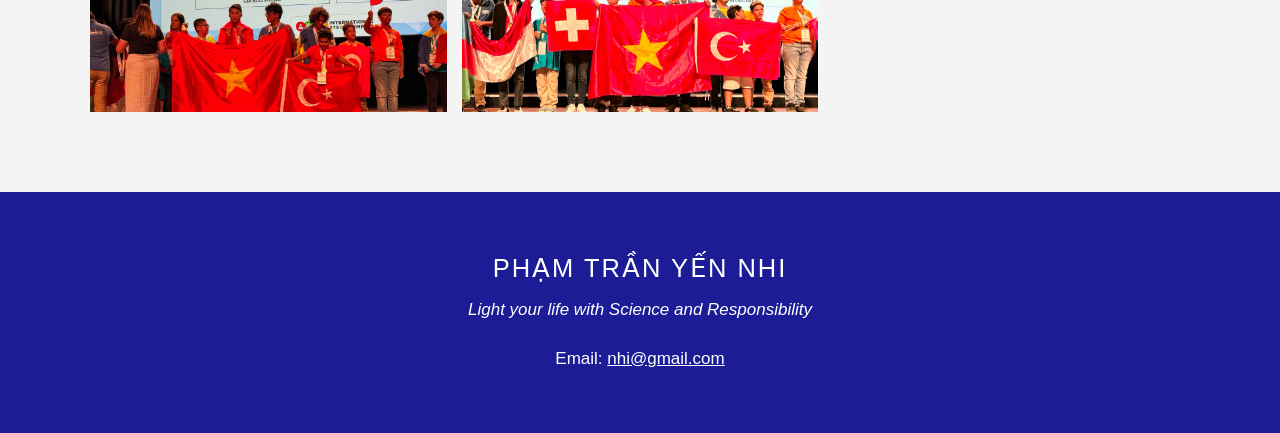
==== commit f9cce7cc: "16" ====
--- a/achievements.html
+++ b/achievements.html
@@ -37,50 +37,62 @@
             </div>
 
             <!-- ===== TIMELINE GIẢI THƯỞNG =====
-                 Mỗi năm là 1 khối "timeline-item": năm (span.year) + danh sách giải (ul).
-                 Thêm năm mới: copy nguyên 1 khối timeline-item, đặt lên trên cùng.
-                 Thêm giải vào năm có sẵn: copy thêm 1 dòng <li>. -->
-            <div class="timeline-box">
-                <h3 class="group-title">Award Timeline</h3>
+                 Đường dọc ở giữa, năm nằm trong viên bo tròn màu navy,
+                 các giải là card trắng xếp so le trái - phải (CSS tự xếp).
+                 Thêm giải: copy 1 khối "award-card timeline-card".
+                 Thêm năm: copy nguyên 1 khối "timeline-year", đặt lên trên cùng. -->
+            <h3 class="group-title">Award Timeline</h3>
+            <div class="timeline">
 
-                <div class="timeline">
+                <div class="timeline-year">
+                    <span class="year">2025</span>
+                    <div class="award-card timeline-card">
+                        <p class="caption"><strong>Third Prize</strong><br>Vietnam Economics Olympiad</p>
+                    </div>
+                </div>
 
-                    <div class="timeline-item">
-                        <span class="year">2025</span>
-                        <ul>
-                            <li><strong>Third Prize</strong> Vietnam Economics Olympiad</li>
-                        </ul>
+                <div class="timeline-year">
+                    <span class="year">2024</span>
+                    <div class="award-card timeline-card">
+                        <p class="caption"><strong>First Prize</strong><br>National Mathematical Olympiad for Students</p>
                     </div>
+                    <div class="award-card timeline-card">
+                        <p class="caption"><strong>Gold Medal in Mathematics</strong><br>The International STEM Olympiad in the Netherlands</p>
+                    </div>
+                    <div class="award-card timeline-card">
+                        <p class="caption"><strong>Gold Medal in Science</strong><br>The International STEM Olympiad in the Netherlands</p>
+                    </div>
+                    <div class="award-card timeline-card">
+                        <p class="caption"><strong>Gold Medal &amp; 1st Place</strong><br>The International STEM Olympiad</p>
+                    </div>
+                    <div class="award-card timeline-card">
+                        <p class="caption"><strong>Silver Medal</strong><br>45th International Mathematics Tournament of the Towns</p>
+                    </div>
+                    <div class="award-card timeline-card">
+                        <p class="caption"><strong>Gold Medal</strong><br>Hung Vuong Summer Camp in Hoa Binh Province</p>
+                    </div>
+                    <div class="award-card timeline-card">
+                        <p class="caption"><strong>Second Prize</strong><br>Hanoi Competition for Gifted Students in Social Subjects in Grade 12 (2023 - 2024)</p>
+                    </div>
+                </div>
 
-                    <div class="timeline-item">
-                        <span class="year">2024</span>
-                        <ul>
-                            <li><strong>First Prize</strong> National Mathematical Olympiad for Students</li>
-                            <li><strong>Gold Medal in Mathematics</strong> The International STEM Olympiad in the Netherlands</li>
-                            <li><strong>Gold Medal in Science</strong> The International STEM Olympiad in the Netherlands</li>
-                            <li><strong>Gold Medal &amp; 1st Place</strong> The International STEM Olympiad</li>
-                            <li><strong>Silver Medal</strong> 45th International Mathematics Tournament of the Towns</li>
-                            <li><strong>Gold Medal</strong> Hung Vuong Summer Camp in Hoa Binh Province</li>
-                            <li><strong>Second Prize</strong> Hanoi Competition for Gifted Students in Social Subjects in Grade 12 (2023 - 2024)</li>
-                        </ul>
+                <div class="timeline-year">
+                    <span class="year">2023</span>
+                    <div class="award-card timeline-card">
+                        <p class="caption"><strong>Second Prize</strong><br>Hanoi Competition for Gifted Students in Social and Science Subjects in Grade 9 (2022 - 2023)</p>
                     </div>
+                </div>
 
-                    <div class="timeline-item">
-                        <span class="year">2023</span>
-                        <ul>
-                            <li><strong>Second Prize</strong> Hanoi Competition for Gifted Students in Social and Science Subjects in Grade 9 (2022 - 2023)</li>
-                        </ul>
+                <div class="timeline-year">
+                    <span class="year">2022</span>
+                    <div class="award-card timeline-card">
+                        <p class="caption"><strong>Silver Medal</strong><br>World Mathematics Team Championship</p>
                     </div>
+                    <div class="award-card timeline-card">
+                        <p class="caption"><strong>Bronze Medal</strong><br>International Mathematics Olympiad</p>
+                    </div>
+                </div>
 
-                    <div class="timeline-item">
-                        <span class="year">2022</span>
-                        <ul>
-                            <li><strong>Silver Medal</strong> World Mathematics Team Championship</li>
-                            <li><strong>Bronze Medal</strong> International Mathematics Olympiad</li>
-                        </ul>
-                    </div>
-
-                </div>
             </div>
 
             <!-- ===== CÁC GIẤY KHEN ===== -->
--- a/style.css
+++ b/style.css
@@ -395,86 +395,82 @@
 
 /* =========================================================
    TIMELINE GIẢI THƯỞNG (trang Achievements)
-   Đường dọc bên trái, mỗi năm có 1 chấm tròn,
-   danh sách giải nằm bên phải.
-   ========================================================= */
-
-/* Khung trắng bao quanh timeline */
-.timeline-box {
+   Đường dọc ở giữa, năm nằm trong viên bo tròn navy,
+   card giải thưởng xếp so le 2 bên.
+   Card dùng lại style .award-card và .caption ở phần 8.
+   ========================================================= */
+
+/* position: relative để vẽ đường dọc theo khối này */
+.timeline {
+    position: relative;
     max-width: 1100px;
     margin: 0 auto 60px;
-    padding: 30px 40px;
-    background: var(--white);
-    box-shadow: 0 2px 10px rgba(0, 0, 0, 0.08);
-}
-
-/* Tiêu đề trong khung không cần cách trên nhiều */
-.timeline-box .group-title {
-    margin-top: 0;
-}
-
-/* Đường dọc: chính là viền trái của .timeline */
-.timeline {
-    border-left: 3px solid var(--navy-light);
-    padding-left: 40px;
-}
-
-/* Mỗi năm. position: relative để đặt chấm tròn theo khối này */
-.timeline-item {
-    position: relative;
-    padding-bottom: 30px;
-}
-
-.timeline-item:last-child {
-    padding-bottom: 0;
-}
-
-/* Chấm tròn nằm đè lên đường dọc.
+}
+
+/* Đường dọc ở giữa.
    ::before tạo thêm 1 phần tử "ảo" mà không cần viết thêm HTML */
-.timeline-item::before {
+.timeline::before {
     content: "";
     position: absolute;
-    left: -51px;          /* kéo sang trái cho nằm giữa đường dọc */
-    top: 8px;
-    width: 18px;
-    height: 18px;
-    border-radius: 50%;   /* bo tròn thành hình tròn */
+    top: 0;
+    bottom: 0;
+    left: 50%;
+    width: 2px;
+    margin-left: -1px;    /* lùi 1px để đường nằm đúng chính giữa */
     background: var(--navy);
-    border: 3px solid var(--white);
-    box-shadow: 0 0 0 2px var(--navy); /* viền ngoài navy */
-}
-
-/* Số năm */
+}
+
+/* Năm: viên bo tròn navy giống nút "My Resume", nằm giữa đường dọc */
 .year {
+    position: relative;   /* để nằm đè lên đường dọc */
     display: block;
-    margin-bottom: 8px;
-    font-size: 26px;
-    font-weight: bold;
-    color: var(--navy);
-}
-
-/* Bỏ dấu chấm đầu dòng mặc định của danh sách */
-.timeline-item ul {
-    list-style: none;
-}
-
-/* Mỗi giải cách nhau bằng 1 đường gạch đứt */
-.timeline-item li {
-    padding: 8px 0;
-    border-bottom: 1px dashed #dddddd;
-}
-
-.timeline-item li:last-child {
-    border-bottom: none;
-}
-
-/* Tên giải in hoa, màu navy, nằm trên 1 dòng riêng */
-.timeline-item li strong {
-    display: block;
-    font-size: 14px;
-    letter-spacing: 1px;
-    text-transform: uppercase;
-    color: var(--navy);
+    width: fit-content;   /* rộng vừa đủ chữ */
+    margin: 0 auto 25px;
+    padding: 6px 28px;
+    background: var(--navy);
+    color: var(--white);
+    border-radius: 30px;
+    font-size: 20px;
+    letter-spacing: 2px;
+}
+
+/* Mỗi năm cách nhau 40px */
+.timeline-year {
+    margin-bottom: 40px;
+}
+
+/* Card chiếm nửa bên trái (trừ 40px chừa cho đường dọc) */
+.timeline-card {
+    position: relative;
+    width: calc(50% - 40px);
+    margin-bottom: 20px;
+}
+
+/* Card thứ 2, 4, 6... (con lẻ, vì con đầu tiên là .year)
+   đẩy sang nửa bên phải */
+.timeline-card:nth-child(odd) {
+    margin-left: auto;
+}
+
+/* Chấm tròn nối card với đường dọc */
+.timeline-card::before {
+    content: "";
+    position: absolute;
+    top: 50%;
+    right: -48px;         /* card bên trái: chấm nằm bên phải card */
+    width: 16px;
+    height: 16px;
+    margin-top: -8px;     /* lùi nửa chiều cao để nằm giữa card */
+    border-radius: 50%;
+    background: var(--navy);
+    border: 3px solid var(--gray-bg);
+    box-sizing: border-box; /* "*" ở đầu file không áp dụng cho ::before nên phải ghi lại */
+}
+
+/* Card bên phải: chấm nằm bên trái card */
+.timeline-card:nth-child(odd)::before {
+    right: auto;
+    left: -48px;
 }
 
 /* =========================================================
@@ -533,7 +529,7 @@
     .chapter-head,
     .group-title,
     .gallery-block p,
-    .timeline-item,
+    .year,
     .chapter-card,
     .award-card,
     .gallery img {
@@ -625,21 +621,25 @@
         font-size: 19px;
     }
 
-    /* Timeline: thu hẹp khoảng trống, chấm tròn dời theo */
-    .timeline-box {
-        padding: 20px;
-    }
-
-    .timeline {
-        padding-left: 25px;
-    }
-
-    .timeline-item::before {
+    /* Timeline: đường dọc dời sang trái, tất cả card nằm bên phải */
+    .timeline::before {
+        left: 12px;
+    }
+
+    .year {
+        margin-left: 0;
+    }
+
+    .timeline-card,
+    .timeline-card:nth-child(odd) {
+        width: auto;
+        margin-left: 40px;
+    }
+
+    .timeline-card::before,
+    .timeline-card:nth-child(odd)::before {
+        right: auto;
         left: -36px;
-    }
-
-    .year {
-        font-size: 22px;
     }
 
     /* Tất cả lưới về 1 cột */
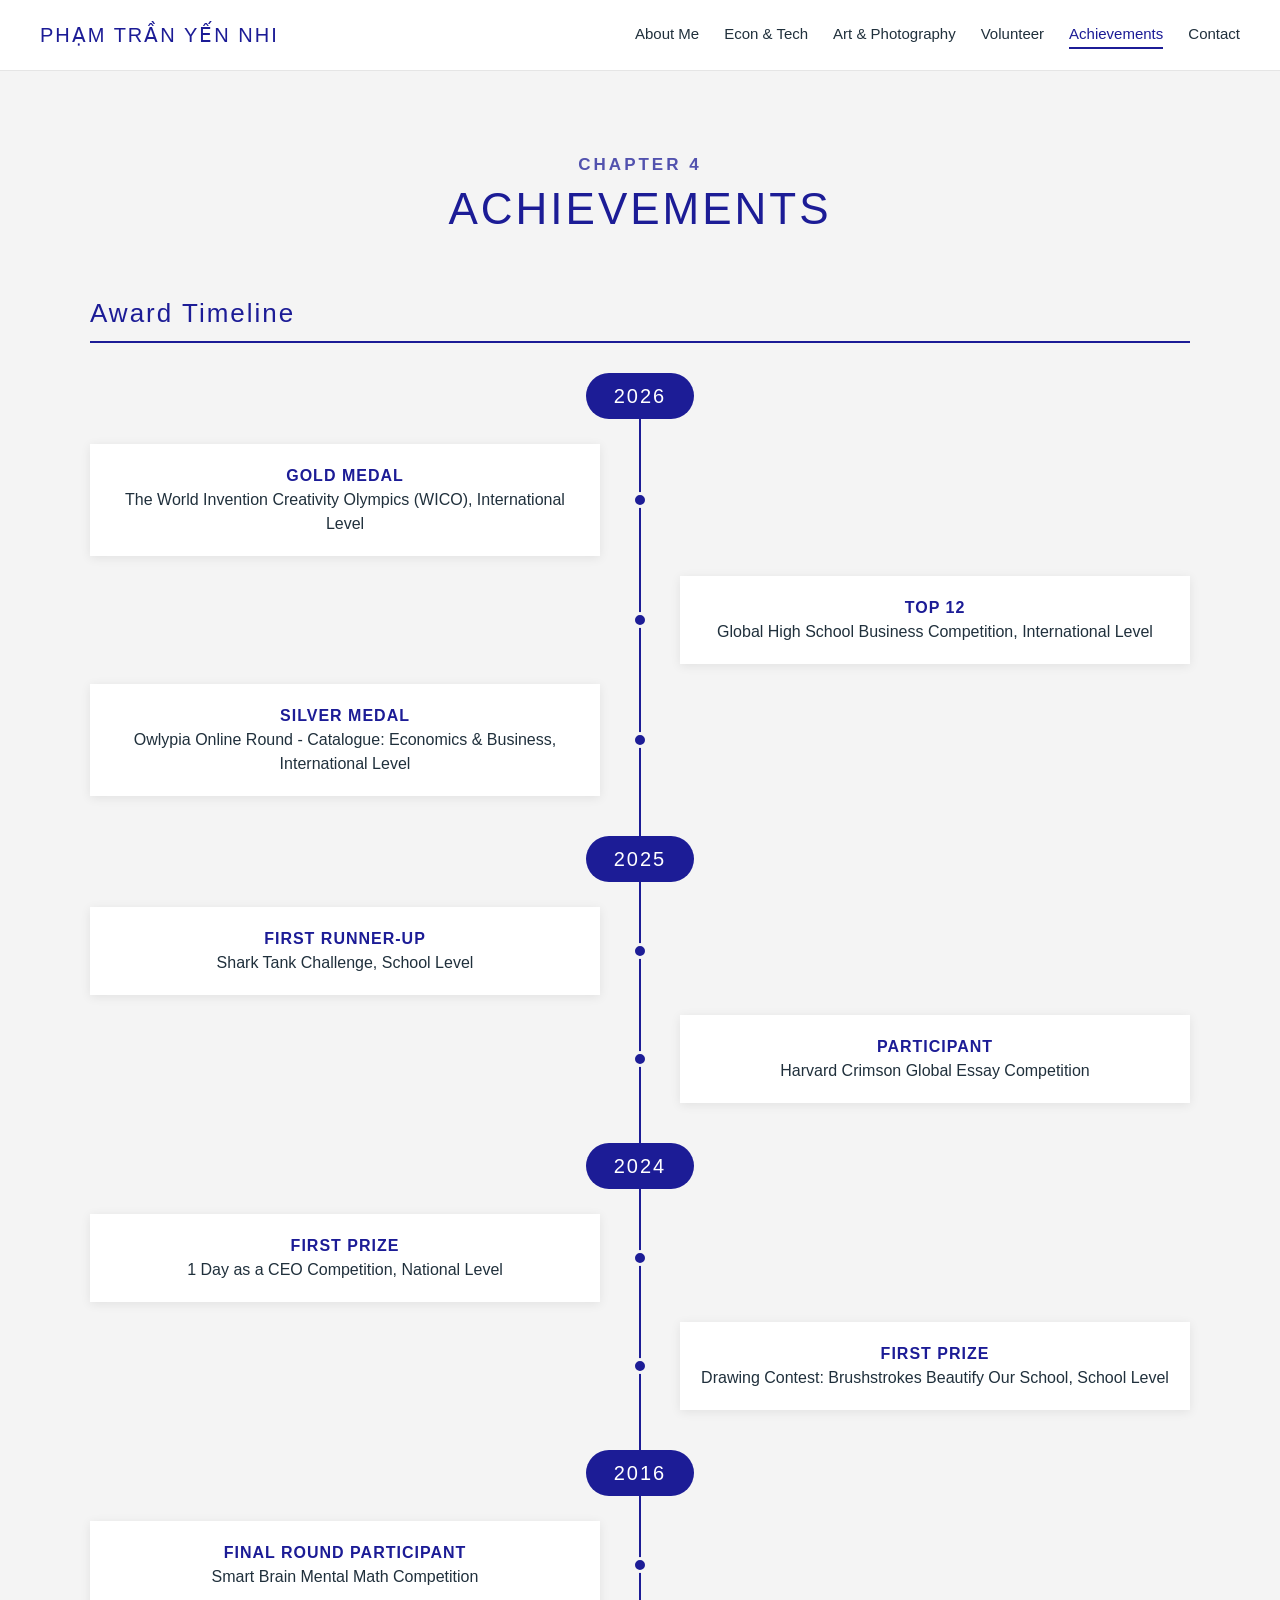
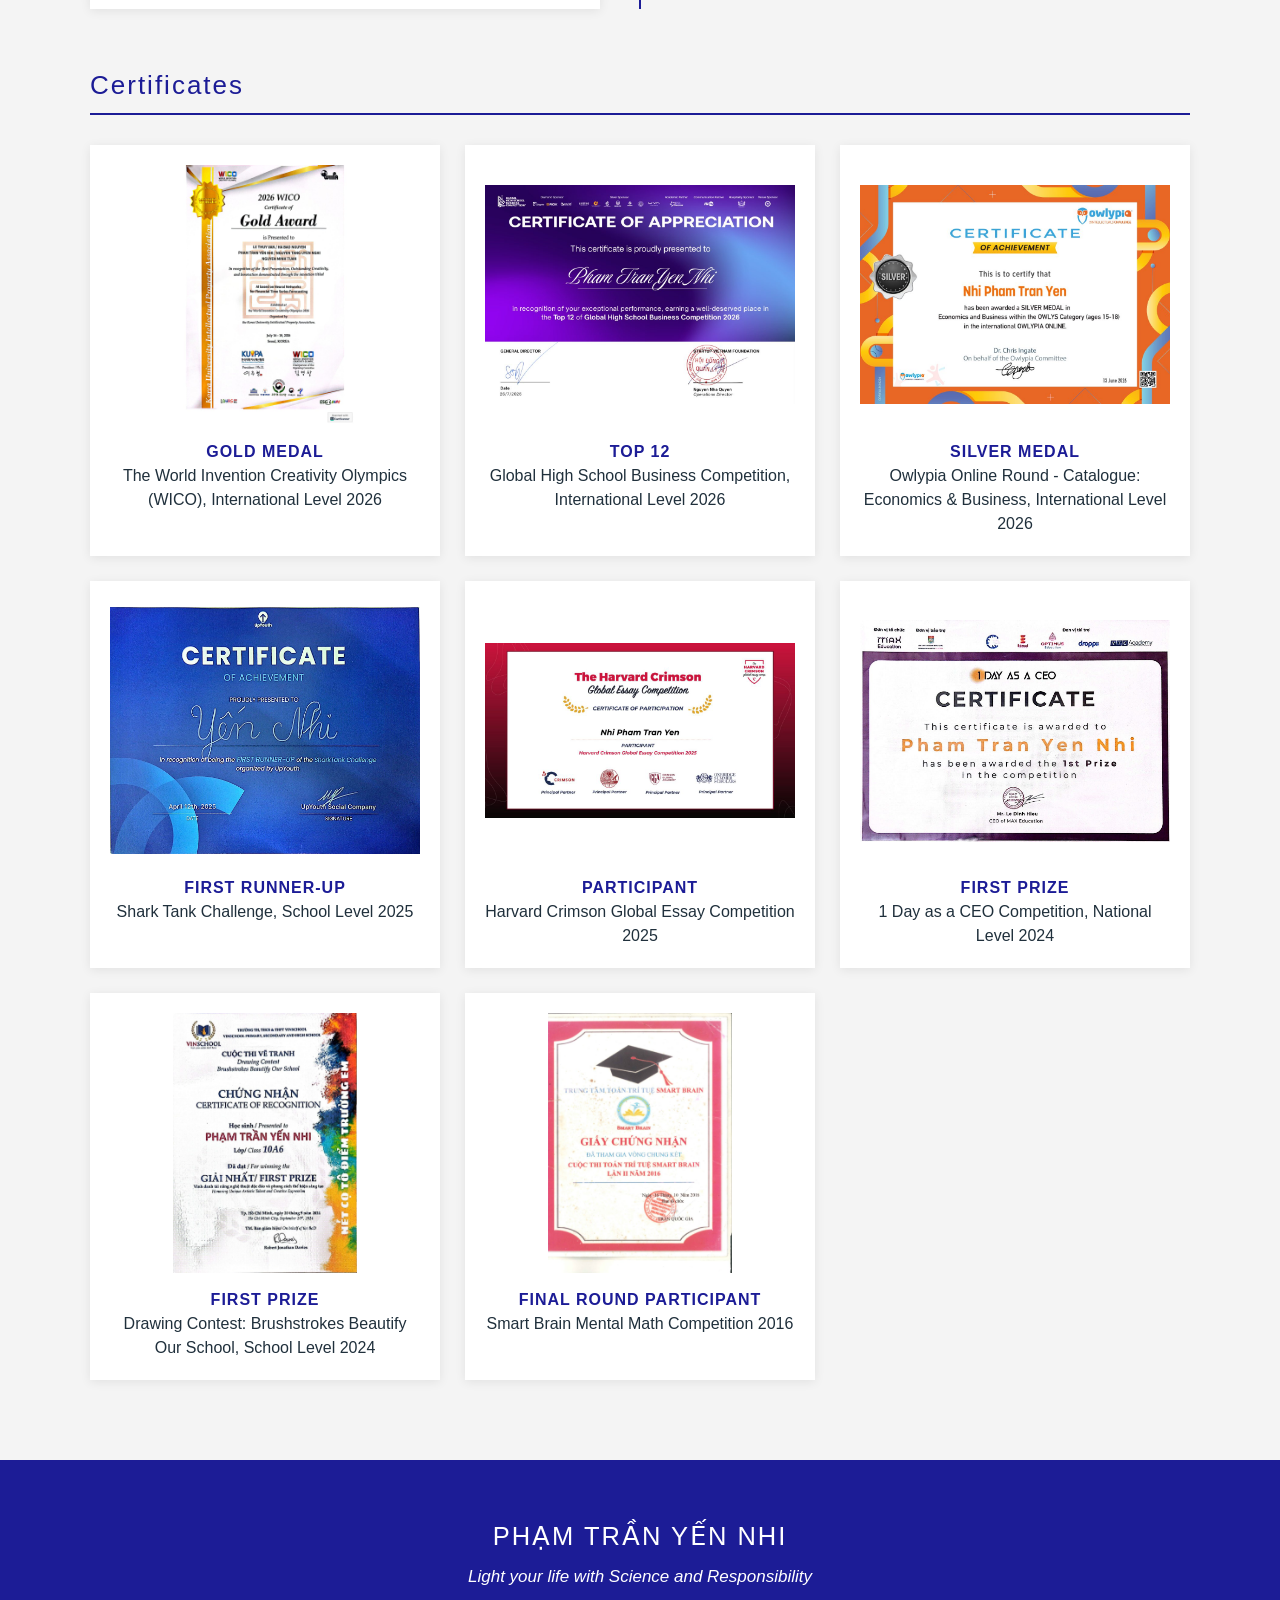
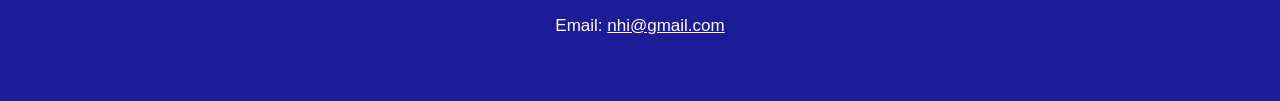
==== commit e9e73c7e: "22" ====
--- a/achievements.html
+++ b/achievements.html
@@ -37,59 +37,50 @@
             </div>
 
             <!-- ===== TIMELINE GIẢI THƯỞNG =====
-                 Đường dọc ở giữa, năm nằm trong viên bo tròn màu navy,
+                 Đường dọc ở giữa, năm nằm trong viên bo tròn navy,
                  các giải là card trắng xếp so le trái - phải (CSS tự xếp).
                  Thêm giải: copy 1 khối "award-card timeline-card".
-                 Thêm năm: copy nguyên 1 khối "timeline-year", đặt lên trên cùng. -->
+                 Thêm năm: copy nguyên 1 khối "timeline-year", đặt đúng thứ tự năm. -->
             <h3 class="group-title">Award Timeline</h3>
             <div class="timeline">
 
                 <div class="timeline-year">
+                    <span class="year">2026</span>
+                    <div class="award-card timeline-card">
+                        <p class="caption"><strong>Gold Medal</strong><br>The World Invention Creativity Olympics (WICO), International Level</p>
+                    </div>
+                    <div class="award-card timeline-card">
+                        <p class="caption"><strong>Top 12</strong><br>Global High School Business Competition, International Level</p>
+                    </div>
+                    <div class="award-card timeline-card">
+                        <p class="caption"><strong>Silver Medal</strong><br>Owlypia Online Round - Catalogue: Economics &amp; Business, International Level</p>
+                    </div>
+                </div>
+
+                <div class="timeline-year">
                     <span class="year">2025</span>
                     <div class="award-card timeline-card">
-                        <p class="caption"><strong>Third Prize</strong><br>Vietnam Economics Olympiad</p>
+                        <p class="caption"><strong>First Runner-Up</strong><br>Shark Tank Challenge, School Level</p>
+                    </div>
+                    <div class="award-card timeline-card">
+                        <p class="caption"><strong>Participant</strong><br>Harvard Crimson Global Essay Competition</p>
                     </div>
                 </div>
 
                 <div class="timeline-year">
                     <span class="year">2024</span>
                     <div class="award-card timeline-card">
-                        <p class="caption"><strong>First Prize</strong><br>National Mathematical Olympiad for Students</p>
+                        <p class="caption"><strong>First Prize</strong><br>1 Day as a CEO Competition, National Level</p>
                     </div>
                     <div class="award-card timeline-card">
-                        <p class="caption"><strong>Gold Medal in Mathematics</strong><br>The International STEM Olympiad in the Netherlands</p>
-                    </div>
-                    <div class="award-card timeline-card">
-                        <p class="caption"><strong>Gold Medal in Science</strong><br>The International STEM Olympiad in the Netherlands</p>
-                    </div>
-                    <div class="award-card timeline-card">
-                        <p class="caption"><strong>Gold Medal &amp; 1st Place</strong><br>The International STEM Olympiad</p>
-                    </div>
-                    <div class="award-card timeline-card">
-                        <p class="caption"><strong>Silver Medal</strong><br>45th International Mathematics Tournament of the Towns</p>
-                    </div>
-                    <div class="award-card timeline-card">
-                        <p class="caption"><strong>Gold Medal</strong><br>Hung Vuong Summer Camp in Hoa Binh Province</p>
-                    </div>
-                    <div class="award-card timeline-card">
-                        <p class="caption"><strong>Second Prize</strong><br>Hanoi Competition for Gifted Students in Social Subjects in Grade 12 (2023 - 2024)</p>
+                        <p class="caption"><strong>First Prize</strong><br>Drawing Contest: Brushstrokes Beautify Our School, School Level</p>
                     </div>
                 </div>
 
                 <div class="timeline-year">
-                    <span class="year">2023</span>
+                    <span class="year">2016</span>
                     <div class="award-card timeline-card">
-                        <p class="caption"><strong>Second Prize</strong><br>Hanoi Competition for Gifted Students in Social and Science Subjects in Grade 9 (2022 - 2023)</p>
-                    </div>
-                </div>
-
-                <div class="timeline-year">
-                    <span class="year">2022</span>
-                    <div class="award-card timeline-card">
-                        <p class="caption"><strong>Silver Medal</strong><br>World Mathematics Team Championship</p>
-                    </div>
-                    <div class="award-card timeline-card">
-                        <p class="caption"><strong>Bronze Medal</strong><br>International Mathematics Olympiad</p>
+                        <p class="caption"><strong>Final Round Participant</strong><br>Smart Brain Mental Math Competition</p>
                     </div>
                 </div>
 
@@ -100,76 +91,45 @@
             <div class="award-list">
 
                 <div class="award-card">
-                    <img src="images/nmo-2024-first-prize-certificate.jpg" alt="Certificate First Prize, National Mathematical Olympiad for Students 2024">
-                    <p class="caption"><strong>First Prize</strong><br>National Mathematical Olympiad for Students 2024</p>
+                    <img src="images/award-wico-2026.jpg" alt="Gold Medal - The World Invention Creativity Olympics (WICO), International Level 2026">
+                    <p class="caption"><strong>Gold Medal</strong><br>The World Invention Creativity Olympics (WICO), International Level 2026</p>
                 </div>
 
                 <div class="award-card">
-                    <img src="images/stem-2024-gold-math-certificate.jpg" alt="Certificate Gold Medal in Mathematics, STEM Olympiad 2024">
-                    <p class="caption"><strong>Gold Medal in Mathematics</strong><br>The International STEM Olympiad in the Netherlands 2024</p>
+                    <img src="images/award-ghsbc-top-12-2026.jpg" alt="Top 12 - Global High School Business Competition, International Level 2026">
+                    <p class="caption"><strong>Top 12</strong><br>Global High School Business Competition, International Level 2026</p>
                 </div>
 
                 <div class="award-card">
-                    <img src="images/stem-2024-gold-science-certificate.jpg" alt="Certificate Gold Medal in Science, STEM Olympiad 2024">
-                    <p class="caption"><strong>Gold Medal in Science</strong><br>The International STEM Olympiad in the Netherlands 2024</p>
+                    <img src="images/award-owlypia-2026.jpg" alt="Silver Medal - Owlypia Online Round - Catalogue: Economics &amp; Business, International Level 2026">
+                    <p class="caption"><strong>Silver Medal</strong><br>Owlypia Online Round - Catalogue: Economics &amp; Business, International Level 2026</p>
                 </div>
 
                 <div class="award-card">
-                    <img src="images/stem-2024-gold-1st-place-certificate.jpg" alt="Certificate Gold Medal và 1st Place, STEM Olympiad 2024">
-                    <p class="caption"><strong>Gold Medal &amp; 1st Place</strong><br>The International STEM Olympiad 2024</p>
+                    <img src="images/award-shark-tank-2025.jpg" alt="First Runner-Up - Shark Tank Challenge, School Level 2025">
+                    <p class="caption"><strong>First Runner-Up</strong><br>Shark Tank Challenge, School Level 2025</p>
                 </div>
 
                 <div class="award-card">
-                    <img src="images/veo-2025-third-prize-certificate.jpg" alt="Vietnam Economics Olympiad 2025">
-                    <p class="caption"><strong>Third Prize</strong><br>Vietnam Economics Olympiad 2025</p>
+                    <img src="images/award-harvard-crimson-2025.jpg" alt="Participant - Harvard Crimson Global Essay Competition 2025">
+                    <p class="caption"><strong>Participant</strong><br>Harvard Crimson Global Essay Competition 2025</p>
                 </div>
 
                 <div class="award-card">
-                    <img src="images/tournament-of-towns-2024-silver-certificate.jpg" alt="45th International Mathematics Tournament of the Towns 2024">
-                    <p class="caption"><strong>Silver Medal</strong><br>45th International Mathematics Tournament of the Towns 2024</p>
+                    <img src="images/award-1-day-as-a-ceo-2024.jpg" alt="First Prize - 1 Day as a CEO Competition, National Level 2024">
+                    <p class="caption"><strong>First Prize</strong><br>1 Day as a CEO Competition, National Level 2024</p>
                 </div>
 
                 <div class="award-card">
-                    <img src="images/hung-vuong-camp-gold-certificate.jpg" alt="Hung Vuong Summer Camp in Hoa Binh Province">
-                    <p class="caption"><strong>Gold Medal</strong><br>Hung Vuong Summer Camp in Hoa Binh Province</p>
+                    <img src="images/award-drawing-contest-2024.jpg" alt="First Prize - Drawing Contest: Brushstrokes Beautify Our School, School Level 2024">
+                    <p class="caption"><strong>First Prize</strong><br>Drawing Contest: Brushstrokes Beautify Our School, School Level 2024</p>
                 </div>
 
                 <div class="award-card">
-                    <img src="images/wmtc-2022-silver-certificate.jpg" alt="World Mathematics Team Championship 2022">
-                    <p class="caption"><strong>Silver Medal</strong><br>World Mathematics Team Championship 2022</p>
+                    <img src="images/award-smart-brain-2016.jpg" alt="Final Round Participant - Smart Brain Mental Math Competition 2016">
+                    <p class="caption"><strong>Final Round Participant</strong><br>Smart Brain Mental Math Competition 2016</p>
                 </div>
 
-                <div class="award-card">
-                    <img src="images/imo-2022-bronze-certificate.jpg" alt="Certificate Bronze Medal, International Mathematics Olympiad 2022">
-                    <p class="caption"><strong>Bronze Medal</strong><br>International Mathematics Olympiad 2022</p>
-                </div>
-
-                <div class="award-card">
-                    <img src="images/hanoi-lop-9-second-prize-certificate.jpg" alt="Hanoi Competition for Gifted Students Grade 9">
-                    <p class="caption"><strong>Second Prize</strong><br>Hanoi Competition for Gifted Students in Social and Science Subjects in Grade 9</p>
-                </div>
-
-                <div class="award-card">
-                    <img src="images/hanoi-lop-12-second-prize-certificate.jpg" alt="Hanoi Competition for Gifted Students Grade 12">
-                    <p class="caption"><strong>Second Prize</strong><br>Hanoi Competition for Gifted Students in Social Subjects in Grade 12</p>
-                </div>
-
-            </div>
-
-            <!-- Ảnh sự kiện thêm (lấy từ website mẫu) -->
-            <h3 class="group-title">Moments</h3>
-            <div class="gallery">
-                <img src="images/nmo-2024-anh-su-kien-1.jpg" alt="National Mathematical Olympiad 2024 - ảnh sự kiện">
-                <img src="images/nmo-2024-anh-su-kien-2.jpg" alt="National Mathematical Olympiad 2024 - ảnh sự kiện">
-                <img src="images/le-vinh-danh-olympic-1.jpg" alt="Lễ vinh danh học sinh đạt giải Olympic quốc tế">
-                <img src="images/le-vinh-danh-olympic-2.jpg" alt="Lễ vinh danh học sinh đạt giải Olympic quốc tế">
-                <img src="images/wmtc-2022-le-trao-giai.jpg" alt="World Mathematics Team Championship 2022 - ảnh sự kiện">
-                <img src="images/imo-2022-anh-su-kien-1.jpg" alt="International Mathematics Olympiad 2022 - ảnh sự kiện">
-                <img src="images/imo-2022-anh-su-kien-2.jpg" alt="International Mathematics Olympiad 2022 - ảnh sự kiện">
-                <img src="images/stem-2024-anh-su-kien-1.jpg" alt="STEM Olympiad Netherlands 2024 - ảnh sự kiện">
-                <img src="images/stem-2024-anh-su-kien-2.jpg" alt="STEM Olympiad Netherlands 2024 - ảnh sự kiện">
-                <img src="images/stem-2024-anh-su-kien-3.jpg" alt="STEM Olympiad Netherlands 2024 - ảnh sự kiện">
-                <img src="images/stem-2024-anh-su-kien-4.jpg" alt="STEM Olympiad Netherlands 2024 - ảnh sự kiện">
             </div>
         </section>
 
--- a/style.css
+++ b/style.css
@@ -106,22 +106,26 @@
 /* =========================================================
    4. HERO: phần giới thiệu đầu trang
    ========================================================= */
+/* Hero chia 2 cột (dùng lại .story-row): chữ bên trái, ảnh kỷ yếu bên phải */
 .hero {
-    padding: 100px 20px;
-    text-align: center;
+    padding: 80px 20px;
     background: var(--gray-bg);
 }
 
-/* Dòng "Hello, It's Yến Nhi here" */
+/* Dòng "Hello, It's Nhi Pham here." */
 .hero h1 {
-    font-size: 56px;
+    font-size: 48px;
     margin-bottom: 25px;
 }
 
-/* Đoạn giới thiệu: giới hạn 700px để dòng không quá dài */
+/* Khoảng cách giữa các đoạn giới thiệu */
 .hero p {
-    max-width: 700px;
-    margin: 0 auto 35px;   /* auto 2 bên để căn giữa */
+    margin-bottom: 16px;
+}
+
+/* Đẩy nút "My Resume" cách đoạn văn phía trên một chút */
+.hero .button {
+    margin-top: 15px;
 }
 
 /* Nút "My Resume" bo tròn */
@@ -184,9 +188,14 @@
     flex-direction: row-reverse;
 }
 
-/* flex: 1 để phần chữ và ảnh chia đều chiều ngang */
-.story-text {
-    flex: 1;
+/* Chia 50 / 50: phần chữ và phần ảnh mỗi bên rộng đúng một nửa.
+   flex: 1 1 0 = cùng bắt đầu từ 0 rồi chia đều chỗ trống.
+   min-width: 0 để nội dung dài không đẩy lệch tỉ lệ. */
+.story-text,
+.story-row > img,
+.photo-grid {
+    flex: 1 1 0;
+    min-width: 0;
 }
 
 /* Các đoạn văn cách nhau 16px */
@@ -194,9 +203,117 @@
     margin-bottom: 16px;
 }
 
-.story-row img {
-    flex: 1;
-    max-width: 480px;      /* ảnh không to quá 480px */
+/* Khung ảnh tỉ lệ 4:3 (rộng 4, cao 3).
+   Mặc định ảnh lấp đầy khung, phần thừa bị cắt (cover).
+   Muốn kiểu khác thì thêm class fit-... ở mục "CLASS FIT ẢNH" bên dưới */
+.story-row > img {
+    aspect-ratio: 4 / 3;
+    object-fit: cover;
+}
+
+/* Cụm nhiều ảnh thay cho 1 ảnh (vd: Đi thiện nguyện mùa lũ, 6 ảnh).
+   Grid chia 3 cột => 6 ảnh thành 2 hàng */
+.photo-grid {
+    display: grid;
+    grid-template-columns: repeat(3, 1fr);
+    gap: 8px;
+}
+
+/* Cắt ảnh thành ô vuông cho đều nhau */
+.photo-grid img {
+    aspect-ratio: 1 / 1;   /* rộng = cao */
+    object-fit: cover;
+}
+
+/* Thêm class "two" để cụm ảnh chia 2 cột (hợp với 2 hoặc 4 ảnh) */
+.photo-grid.two {
+    grid-template-columns: repeat(2, 1fr);
+}
+
+/* Dòng phụ đề in nghiêng dưới tên hoạt động */
+.subtitle {
+    font-style: italic;
+    color: var(--navy-light);
+}
+
+/* Khung tóm tắt kiểu CV: nền xám, viền trái navy */
+.highlights {
+    margin-top: 20px;
+    padding: 20px 25px;
+    background: var(--gray-bg);
+    border-left: 4px solid var(--navy);
+    font-size: 15px;
+}
+
+.highlights ul {
+    padding-left: 20px;    /* chừa chỗ cho dấu chấm đầu dòng */
+}
+
+.highlights li {
+    margin-bottom: 6px;
+}
+
+/* Khối chỉ có chữ (không ảnh): cột giữa trang, rộng tối đa 800px cho dễ đọc */
+.text-block {
+    max-width: 800px;
+    margin: 0 auto;
+}
+
+.text-block h4 {
+    margin: 30px 0 10px;
+    font-size: 21px;
+    color: var(--navy);
+}
+
+.text-block p {
+    margin-bottom: 16px;
+}
+
+/* 2 logo đặt cạnh nhau (Khanh Phuong 2020 và 2025) */
+.logo-compare {
+    flex: 1 1 0;
+    min-width: 0;
+    display: grid;
+    grid-template-columns: repeat(2, 1fr);
+    gap: 15px;
+}
+
+.logo-compare img {
+    aspect-ratio: 1 / 1;
+}
+
+/* Chữ chú thích dưới logo */
+.logo-compare figcaption {
+    margin-top: 8px;
+    text-align: center;
+    font-weight: bold;
+    color: var(--navy);
+}
+
+/* Khung video (iframe Google Drive), cùng tỉ lệ 4:3 với ảnh */
+.video-frame {
+    flex: 1 1 0;
+    min-width: 0;
+    aspect-ratio: 4 / 3;
+    border: 0;
+    background: #000000;
+}
+
+/* Catalog ảnh theo địa điểm (Chapter 2) */
+.catalog-item {
+    margin-bottom: 40px;
+}
+
+.catalog-item h4 {
+    margin-bottom: 12px;
+    font-size: 21px;
+    letter-spacing: 2px;
+    color: var(--navy);
+}
+
+/* Trong catalog, cụm ảnh trải hết chiều ngang (không chia 50/50) */
+.catalog .photo-grid {
+    max-width: none;
 }
 
 /* =========================================================
@@ -366,6 +483,55 @@
     color: var(--navy);
     letter-spacing: 1px;
     text-transform: uppercase; /* tự đổi thành chữ in hoa */
+}
+
+/* =========================================================
+   CLASS FIT ẢNH: chọn cách ảnh nằm trong khung
+   Gắn vào thẻ <img>, ví dụ:
+     <img src="images/abc.jpg" class="fit-contain" alt="...">
+   Dùng được cho mọi ảnh: ảnh hoạt động, photo-grid, gallery...
+   Có thể gắn 2 class cùng lúc: class="fit-cover fit-top"
+   (Đặt ở cuối các phần ảnh để luôn thắng style mặc định phía trên)
+   ========================================================= */
+
+/* Lấp đầy khung, cắt bớt phần thừa. Ảnh luôn đầy khung, không méo */
+img.fit-cover {
+    object-fit: cover;
+}
+
+/* Hiện đủ cả ảnh, không cắt. Chỗ trống quanh ảnh tô nền xám nhạt.
+   Hợp với giấy khen, ảnh chụp màn hình, ảnh có chữ */
+img.fit-contain {
+    object-fit: contain;
+    background: var(--gray-bg);
+}
+
+/* Kéo giãn cho vừa khít khung (ảnh có thể bị méo) */
+img.fit-fill {
+    object-fit: fill;
+}
+
+/* Khi bị cắt (cover): giữ phần TRÊN của ảnh, vd ảnh chân dung để không mất mặt */
+img.fit-top {
+    object-position: top;
+}
+
+/* Khi bị cắt (cover): giữ phần DƯỚI của ảnh */
+img.fit-bottom {
+    object-position: bottom;
+}
+
+/* Đổi tỉ lệ khung ảnh (mặc định ảnh hoạt động là 4:3) */
+img.frame-square {
+    aspect-ratio: 1 / 1;   /* vuông */
+}
+
+img.frame-wide {
+    aspect-ratio: 16 / 9;  /* ngang, kiểu màn hình */
+}
+
+img.frame-portrait {
+    aspect-ratio: 3 / 4;   /* dọc, kiểu ảnh chân dung */
 }
 
 /* =========================================================
@@ -600,9 +766,14 @@
         gap: 30px;
     }
 
-    .story-row img {
+    /* Bỏ chia 50/50, mỗi phần rộng hết màn hình */
+    .story-text,
+    .story-row > img,
+    .photo-grid,
+    .logo-compare,
+    .video-frame {
+        flex: none;
         width: 100%;
-        max-width: 100%;
     }
 
     .chapters h2 {
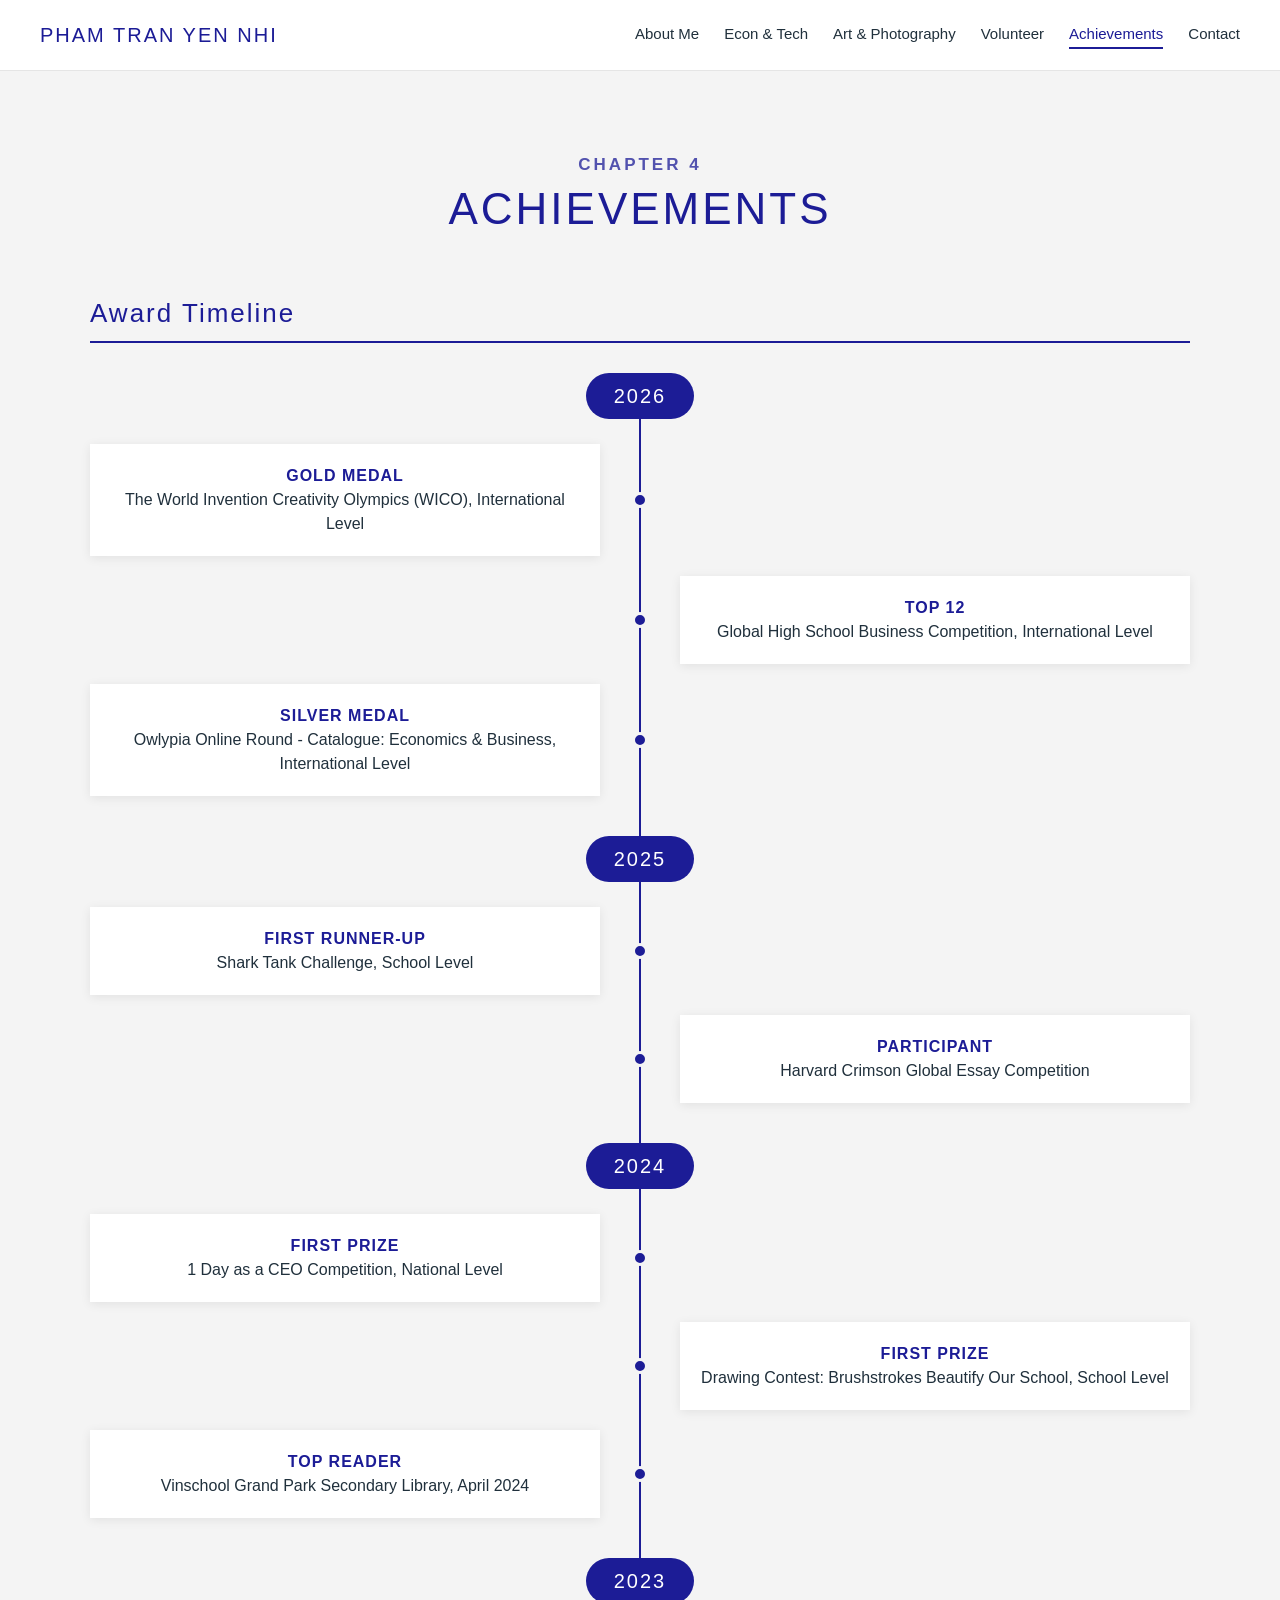
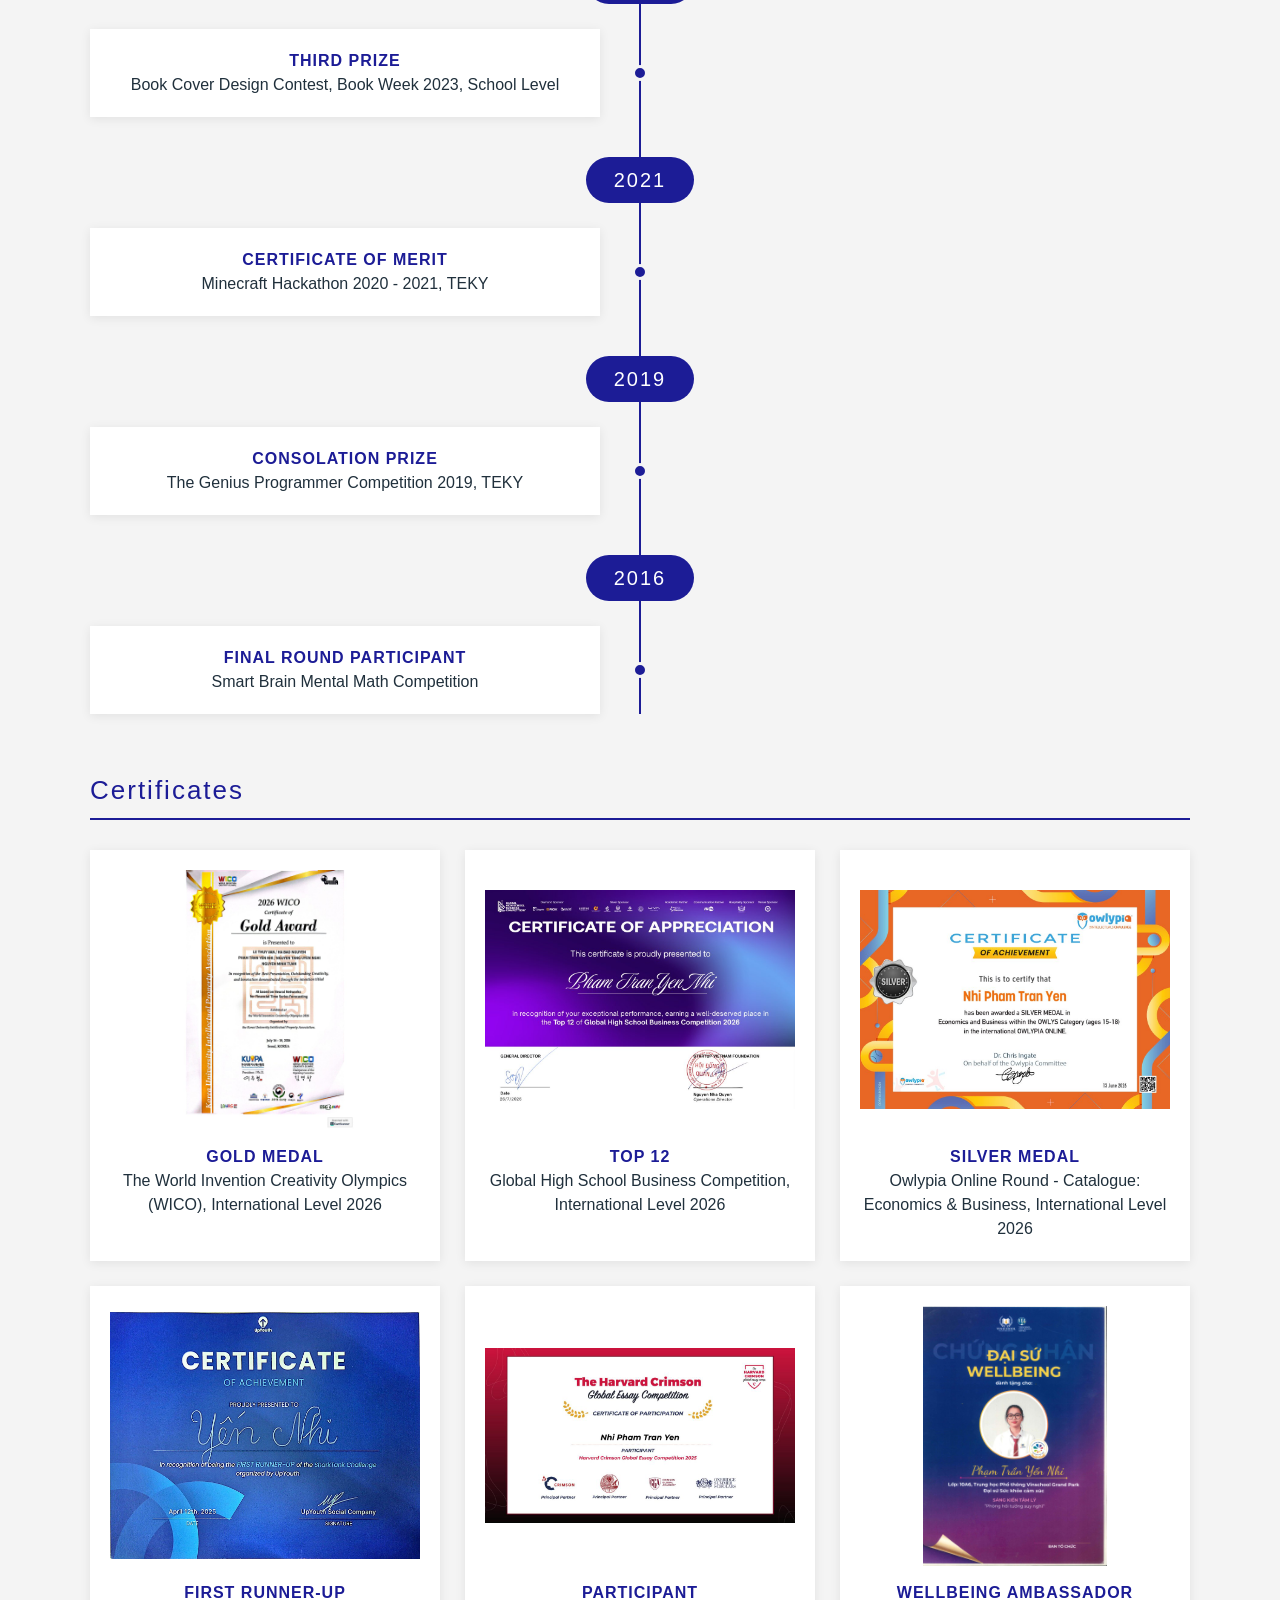
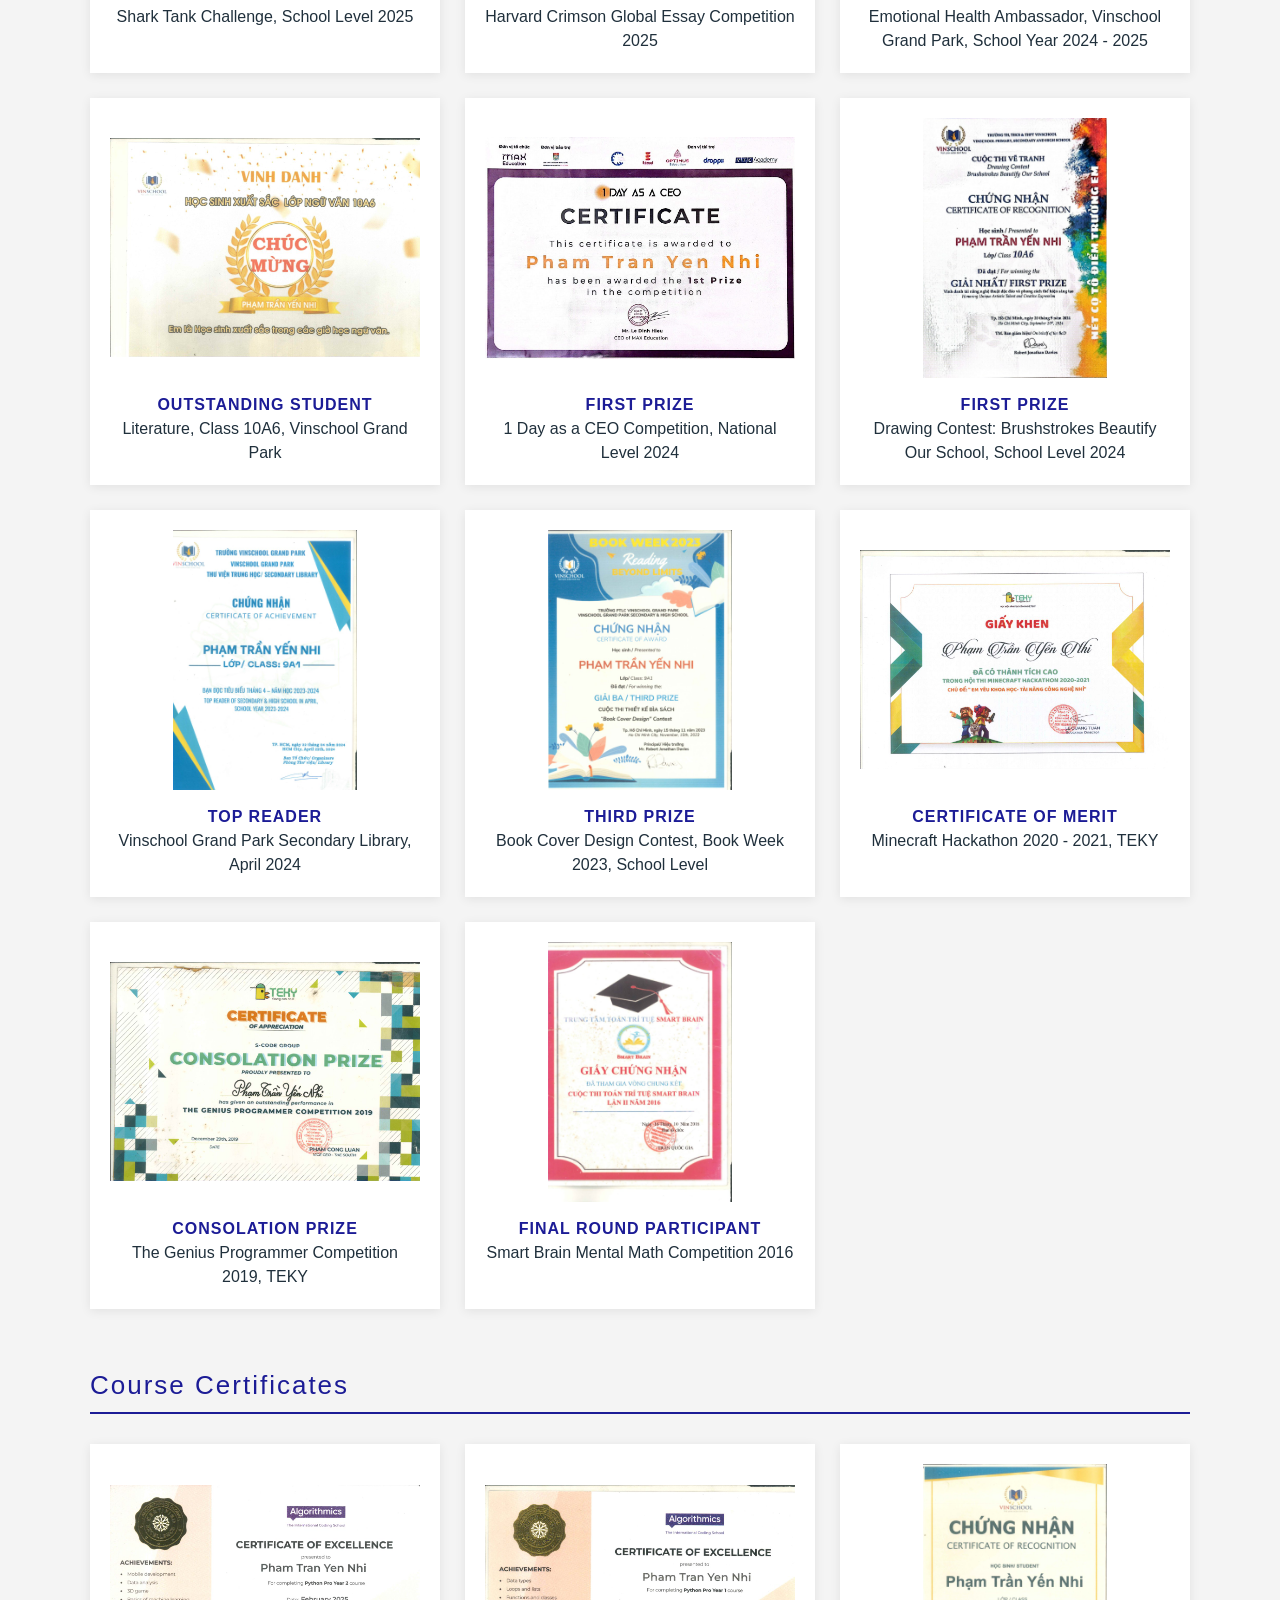
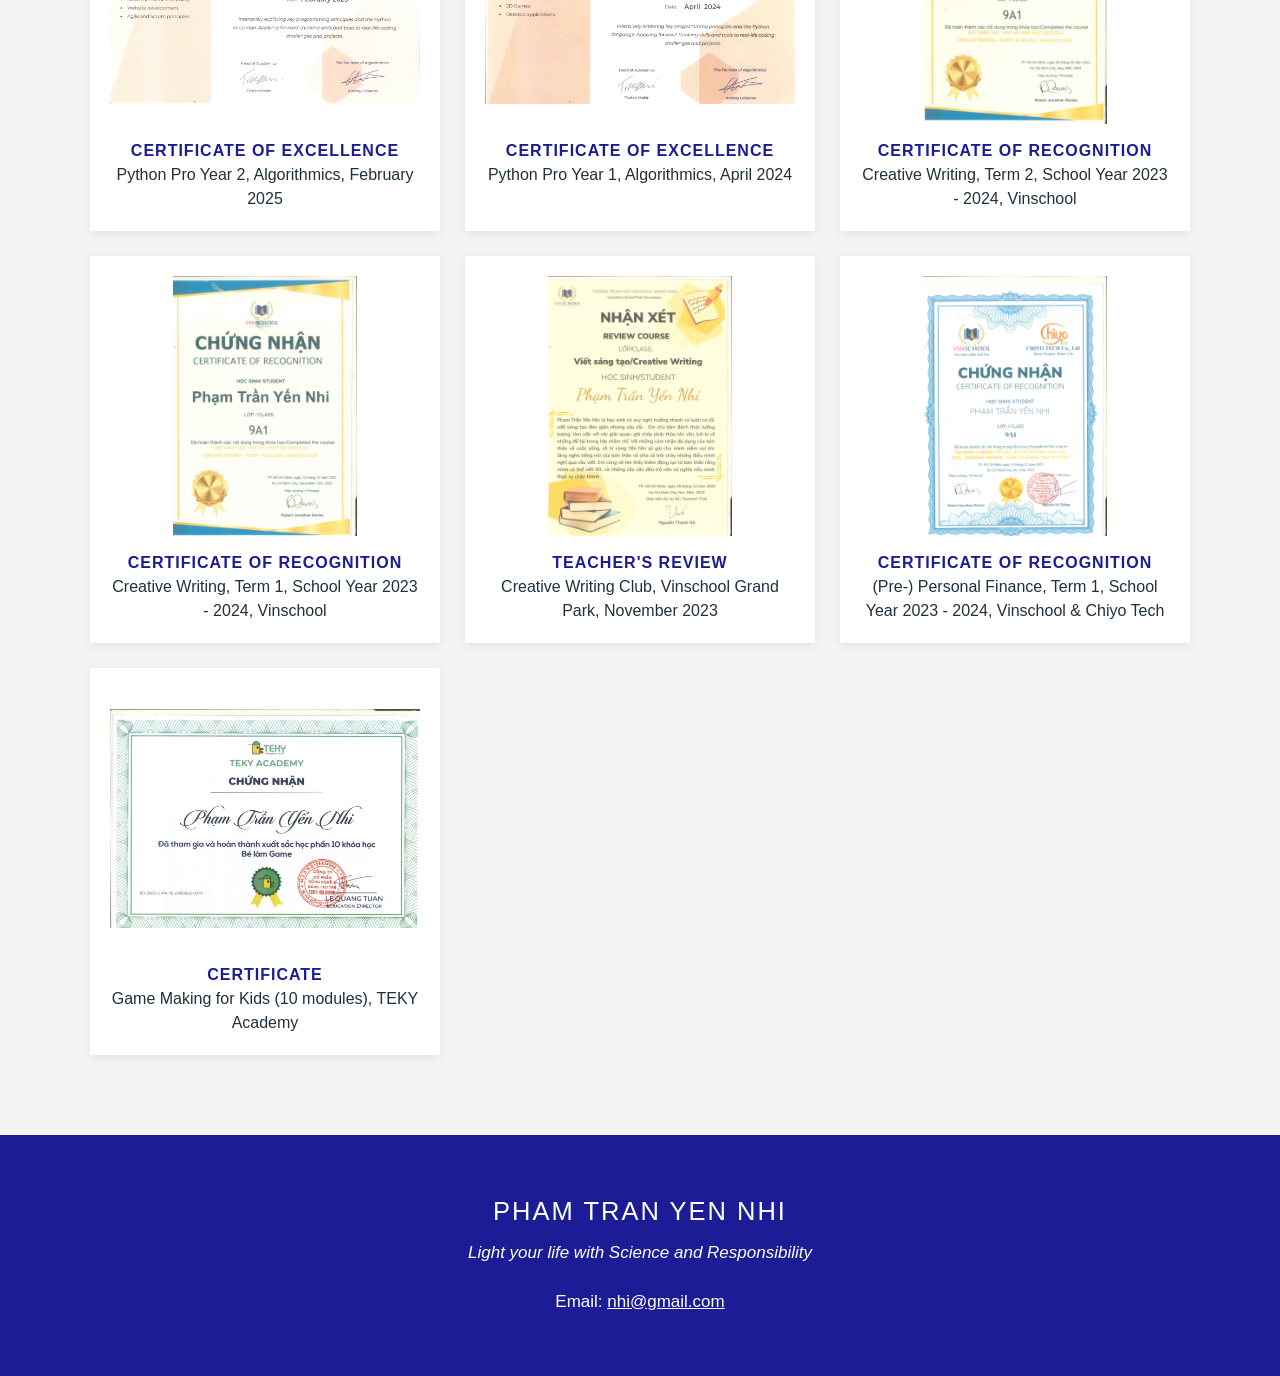
==== commit 870d09cd: "29" ====
--- a/achievements.html
+++ b/achievements.html
@@ -1,9 +1,9 @@
 <!DOCTYPE html>
-<html lang="vi">
+<html lang="en">
 <head>
     <meta charset="UTF-8">
     <meta name="viewport" content="width=device-width, initial-scale=1.0">
-    <title>Achievements | Phạm Trần Yến Nhi</title>
+    <title>Achievements | Pham Tran Yen Nhi</title>
     <link rel="stylesheet" href="style.css">
 </head>
 <body>
@@ -12,7 +12,7 @@
          Header này giống nhau ở cả 5 trang. Sửa menu thì nhớ sửa cả 5 file.
          Class "active" đánh dấu trang đang xem. -->
     <header class="header">
-        <a href="index.html" class="logo">PHẠM TRẦN YẾN NHI</a>
+        <a href="index.html" class="logo">PHAM TRAN YEN NHI</a>
         <nav class="menu">
             <a href="index.html">About Me</a>
             <a href="econ-tech.html">Econ &amp; Tech</a>
@@ -75,6 +75,30 @@
                     <div class="award-card timeline-card">
                         <p class="caption"><strong>First Prize</strong><br>Drawing Contest: Brushstrokes Beautify Our School, School Level</p>
                     </div>
+                    <div class="award-card timeline-card">
+                        <p class="caption"><strong>Top Reader</strong><br>Vinschool Grand Park Secondary Library, April 2024</p>
+                    </div>
+                </div>
+
+                <div class="timeline-year">
+                    <span class="year">2023</span>
+                    <div class="award-card timeline-card">
+                        <p class="caption"><strong>Third Prize</strong><br>Book Cover Design Contest, Book Week 2023, School Level</p>
+                    </div>
+                </div>
+
+                <div class="timeline-year">
+                    <span class="year">2021</span>
+                    <div class="award-card timeline-card">
+                        <p class="caption"><strong>Certificate of Merit</strong><br>Minecraft Hackathon 2020 - 2021, TEKY</p>
+                    </div>
+                </div>
+
+                <div class="timeline-year">
+                    <span class="year">2019</span>
+                    <div class="award-card timeline-card">
+                        <p class="caption"><strong>Consolation Prize</strong><br>The Genius Programmer Competition 2019, TEKY</p>
+                    </div>
                 </div>
 
                 <div class="timeline-year">
@@ -116,6 +140,16 @@
                 </div>
 
                 <div class="award-card">
+                    <img src="images/award-wellbeing-ambassador.jpg" alt="Wellbeing Ambassador - Vinschool, School Year 2024 - 2025">
+                    <p class="caption"><strong>Wellbeing Ambassador</strong><br>Emotional Health Ambassador, Vinschool Grand Park, School Year 2024 - 2025</p>
+                </div>
+
+                <div class="award-card">
+                    <img src="images/award-outstanding-literature-10a6.jpg" alt="Outstanding Student in Literature - Class 10A6, Vinschool">
+                    <p class="caption"><strong>Outstanding Student</strong><br>Literature, Class 10A6, Vinschool Grand Park</p>
+                </div>
+
+                <div class="award-card">
                     <img src="images/award-1-day-as-a-ceo-2024.jpg" alt="First Prize - 1 Day as a CEO Competition, National Level 2024">
                     <p class="caption"><strong>First Prize</strong><br>1 Day as a CEO Competition, National Level 2024</p>
                 </div>
@@ -126,18 +160,80 @@
                 </div>
 
                 <div class="award-card">
+                    <img src="images/award-top-reader-2024.jpg" alt="Top Reader - Vinschool Grand Park Secondary Library, April 2024">
+                    <p class="caption"><strong>Top Reader</strong><br>Vinschool Grand Park Secondary Library, April 2024</p>
+                </div>
+
+                <div class="award-card">
+                    <img src="images/award-book-cover-design-2023.jpg" alt="Third Prize - Book Cover Design Contest, Book Week 2023">
+                    <p class="caption"><strong>Third Prize</strong><br>Book Cover Design Contest, Book Week 2023, School Level</p>
+                </div>
+
+                <div class="award-card">
+                    <img src="images/award-minecraft-hackathon-2021.jpg" alt="Certificate of Merit - Minecraft Hackathon 2020 - 2021, TEKY">
+                    <p class="caption"><strong>Certificate of Merit</strong><br>Minecraft Hackathon 2020 - 2021, TEKY</p>
+                </div>
+
+                <div class="award-card">
+                    <img src="images/award-genius-programmer-2019.jpg" alt="Consolation Prize - The Genius Programmer Competition 2019, TEKY">
+                    <p class="caption"><strong>Consolation Prize</strong><br>The Genius Programmer Competition 2019, TEKY</p>
+                </div>
+
+                <div class="award-card">
                     <img src="images/award-smart-brain-2016.jpg" alt="Final Round Participant - Smart Brain Mental Math Competition 2016">
                     <p class="caption"><strong>Final Round Participant</strong><br>Smart Brain Mental Math Competition 2016</p>
                 </div>
 
             </div>
+
+            <!-- ===== CHỨNG CHỈ KHÓA HỌC =====
+                 Thêm chứng chỉ: copy 1 khối "award-card" bên dưới -->
+            <h3 class="group-title">Course Certificates</h3>
+            <div class="award-list">
+
+                <div class="award-card">
+                    <img src="images/cert-python-pro-year-2-2025.jpg" alt="Certificate of Excellence - Python Pro Year 2, Algorithmics, February 2025">
+                    <p class="caption"><strong>Certificate of Excellence</strong><br>Python Pro Year 2, Algorithmics, February 2025</p>
+                </div>
+
+                <div class="award-card">
+                    <img src="images/cert-python-pro-year-1-2024.jpg" alt="Certificate of Excellence - Python Pro Year 1, Algorithmics, April 2024">
+                    <p class="caption"><strong>Certificate of Excellence</strong><br>Python Pro Year 1, Algorithmics, April 2024</p>
+                </div>
+
+                <div class="award-card">
+                    <img src="images/cert-creative-writing-term-2-2024.jpg" alt="Certificate of Recognition - Creative Writing, Term 2, School Year 2023 - 2024">
+                    <p class="caption"><strong>Certificate of Recognition</strong><br>Creative Writing, Term 2, School Year 2023 - 2024, Vinschool</p>
+                </div>
+
+                <div class="award-card">
+                    <img src="images/cert-creative-writing-term-1-2023.jpg" alt="Certificate of Recognition - Creative Writing, Term 1, School Year 2023 - 2024">
+                    <p class="caption"><strong>Certificate of Recognition</strong><br>Creative Writing, Term 1, School Year 2023 - 2024, Vinschool</p>
+                </div>
+
+                <div class="award-card">
+                    <img src="images/cert-creative-writing-review-2023.jpg" alt="Teacher's Review - Creative Writing Club, November 2023">
+                    <p class="caption"><strong>Teacher's Review</strong><br>Creative Writing Club, Vinschool Grand Park, November 2023</p>
+                </div>
+
+                <div class="award-card">
+                    <img src="images/cert-personal-finance-2023.jpg" alt="Certificate of Recognition - (Pre-) Personal Finance, Term 1, School Year 2023 - 2024">
+                    <p class="caption"><strong>Certificate of Recognition</strong><br>(Pre-) Personal Finance, Term 1, School Year 2023 - 2024, Vinschool &amp; Chiyo Tech</p>
+                </div>
+
+                <div class="award-card">
+                    <img src="images/cert-teky-game-making.jpg" alt="Certificate - Game Making for Kids, 10 modules, TEKY Academy">
+                    <p class="caption"><strong>Certificate</strong><br>Game Making for Kids (10 modules), TEKY Academy</p>
+                </div>
+
+            </div>
         </section>
 
     </main>
 
     <!-- ===== FOOTER: thông tin liên hệ ===== -->
     <footer class="footer" id="contact">
-        <h2>PHẠM TRẦN YẾN NHI</h2>
+        <h2>PHAM TRAN YEN NHI</h2>
         <p class="slogan">Light your life with Science and Responsibility</p>
         <p>Email: <a href="mailto:nhi@gmail.com">nhi@gmail.com</a></p>
         <!-- Khi có thông tin thì bỏ dấu comment 2 dòng dưới và điền vào -->
--- a/style.css
+++ b/style.css
@@ -442,6 +442,17 @@
 .gallery img {
     height: 260px;
     object-fit: cover;
+}
+
+/* Gallery truyện tranh: 2 cột, ảnh giữ nguyên tỉ lệ (không cắt)
+   để đọc được chữ trong khung thoại */
+.gallery.comics {
+    grid-template-columns: repeat(2, 1fr);
+    align-items: start;    /* ảnh cao thấp khác nhau thì canh theo mép trên */
+}
+
+.gallery.comics img {
+    height: auto;
 }
 
 /* =========================================================
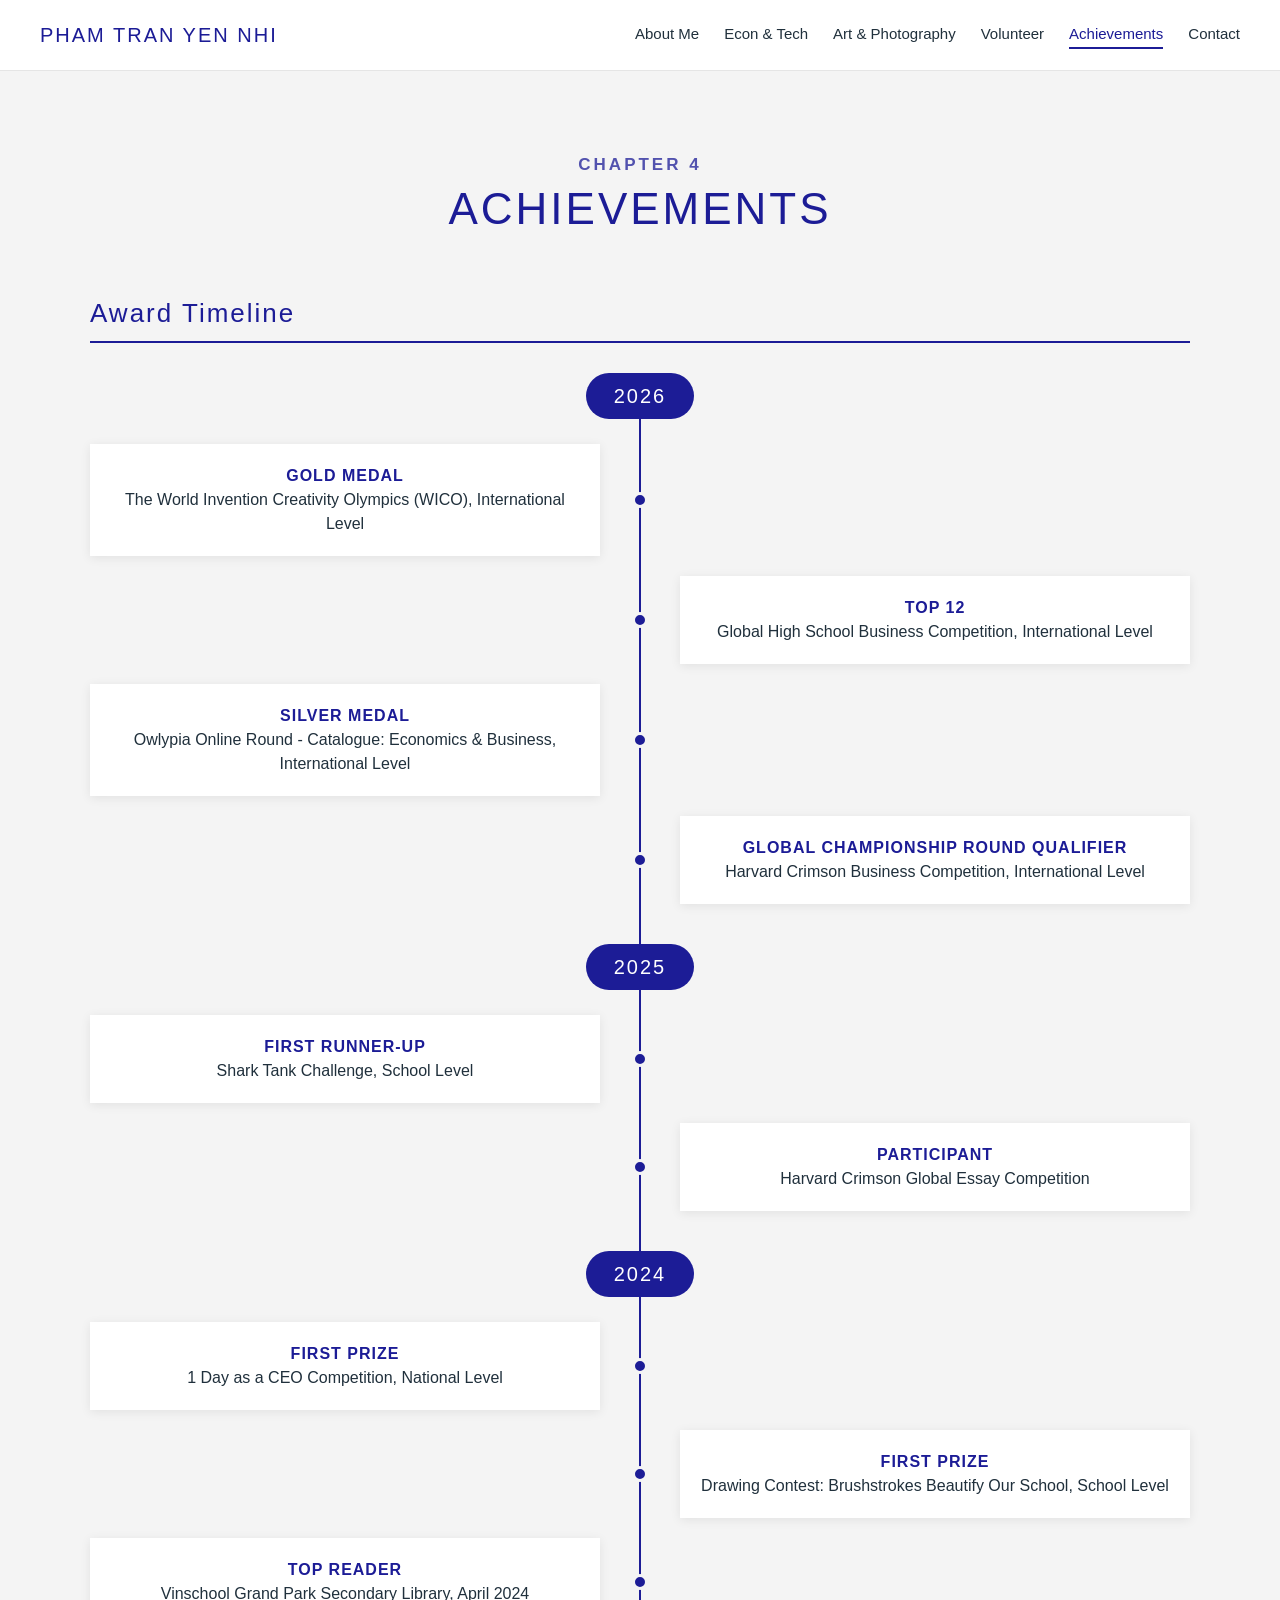
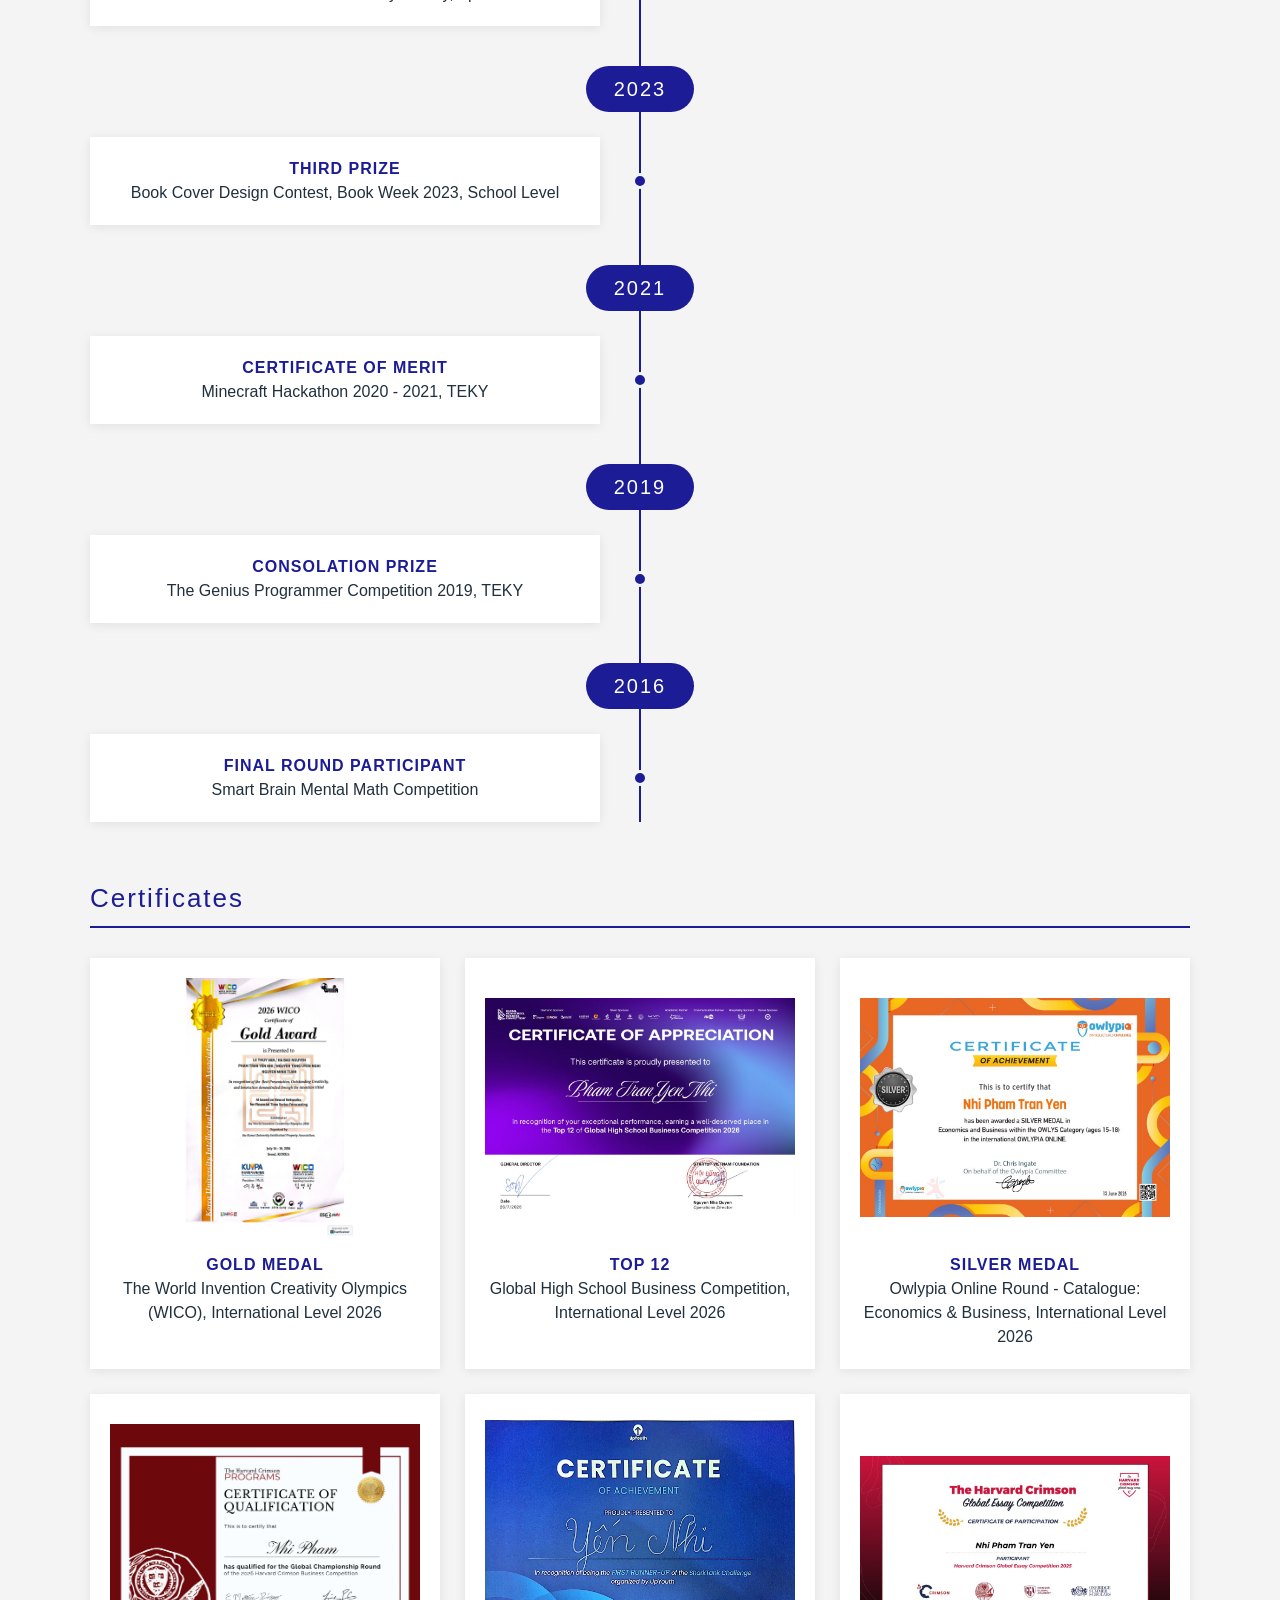
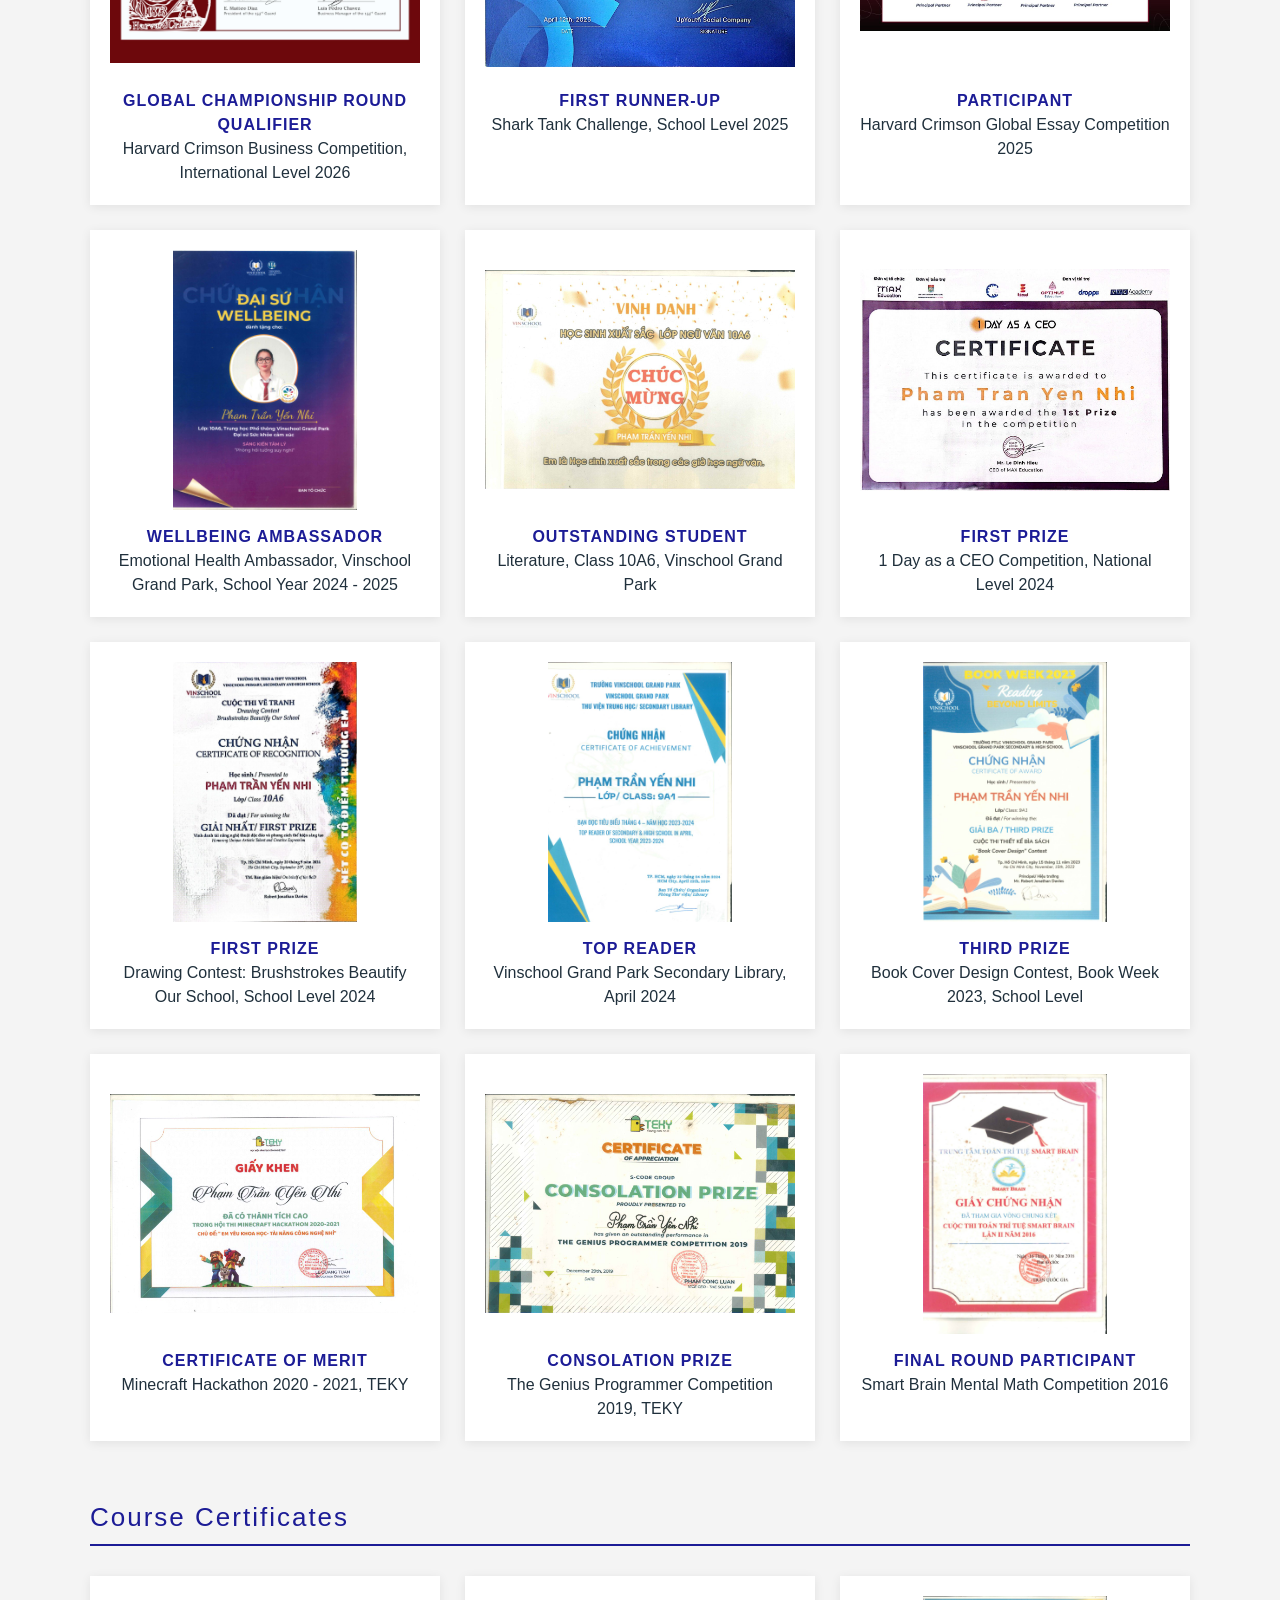
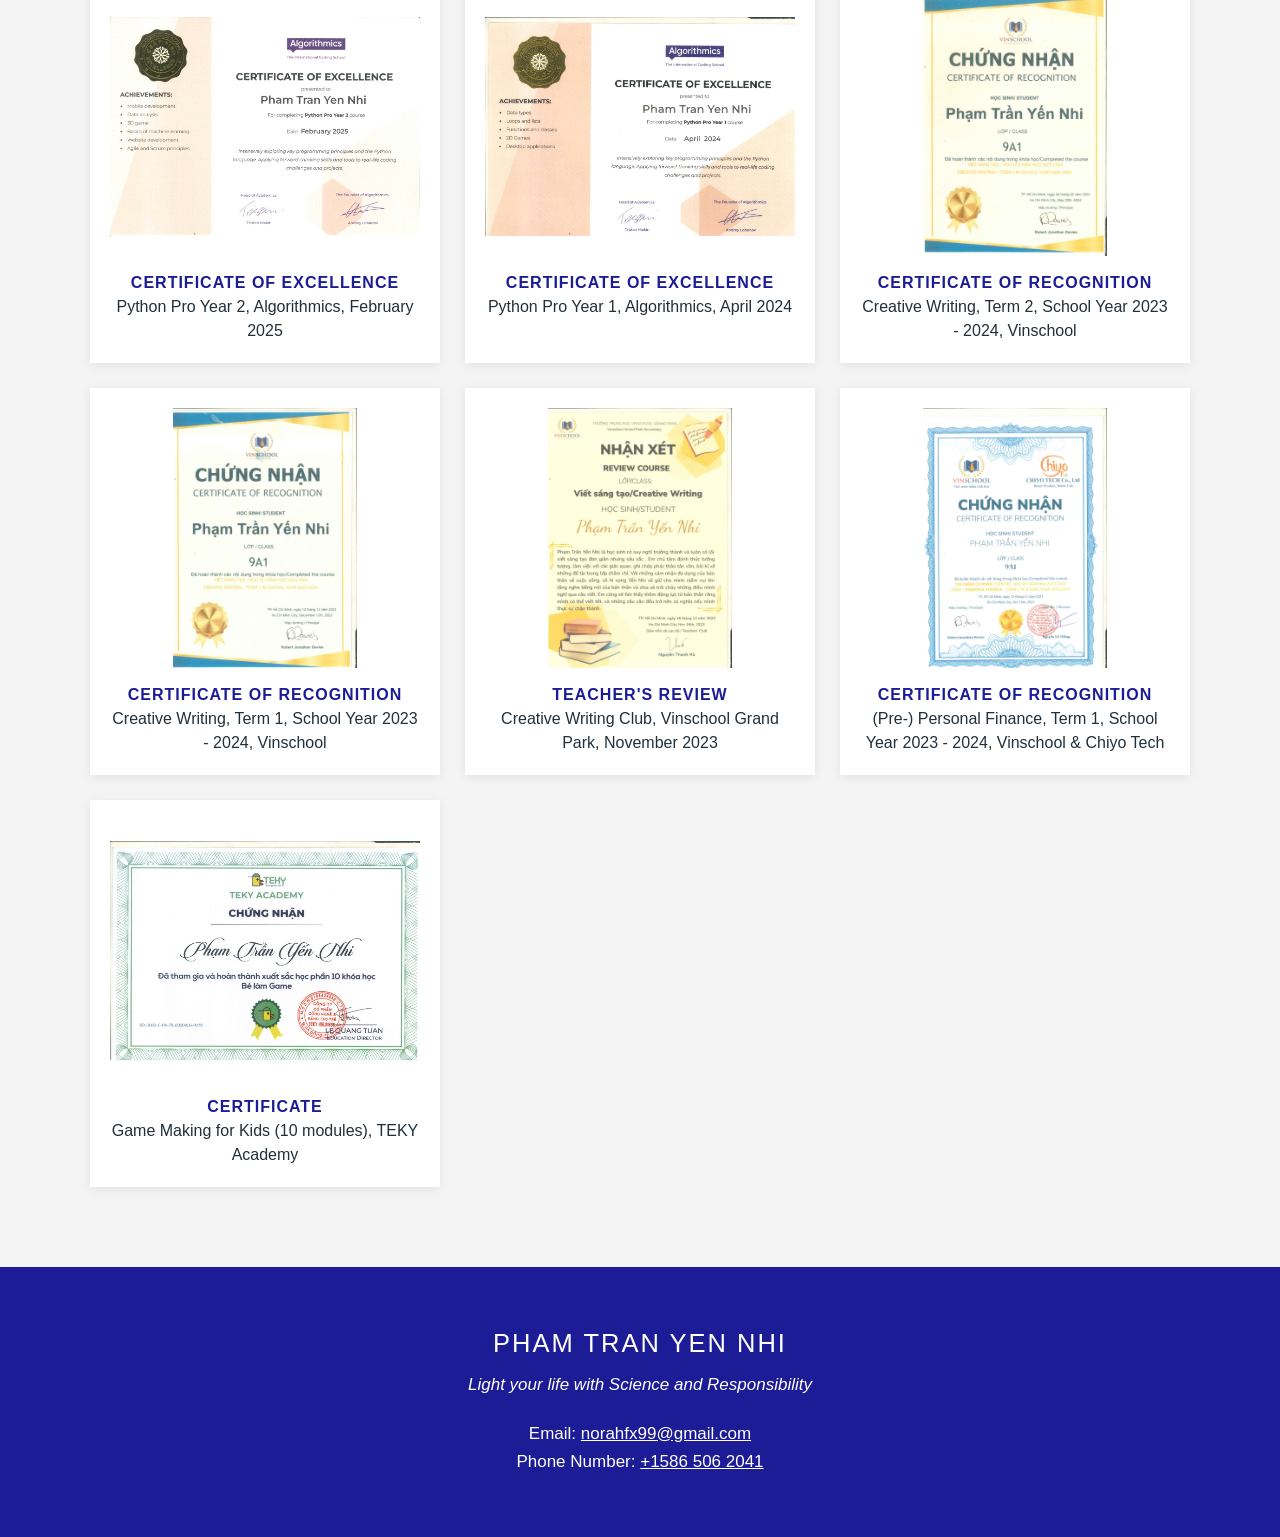
==== commit eb436246: "30" ====
--- a/achievements.html
+++ b/achievements.html
@@ -55,6 +55,9 @@
                     <div class="award-card timeline-card">
                         <p class="caption"><strong>Silver Medal</strong><br>Owlypia Online Round - Catalogue: Economics &amp; Business, International Level</p>
                     </div>
+                    <div class="award-card timeline-card">
+                        <p class="caption"><strong>Global Championship Round Qualifier</strong><br>Harvard Crimson Business Competition, International Level</p>
+                    </div>
                 </div>
 
                 <div class="timeline-year">
@@ -127,6 +130,11 @@
                 <div class="award-card">
                     <img src="images/award-owlypia-2026.jpg" alt="Silver Medal - Owlypia Online Round - Catalogue: Economics &amp; Business, International Level 2026">
                     <p class="caption"><strong>Silver Medal</strong><br>Owlypia Online Round - Catalogue: Economics &amp; Business, International Level 2026</p>
+                </div>
+
+                <div class="award-card">
+                    <img src="images/award-harvard-crimson-business-2026.jpg" alt="Certificate of Qualification - Global Championship Round, Harvard Crimson Business Competition 2026">
+                    <p class="caption"><strong>Global Championship Round Qualifier</strong><br>Harvard Crimson Business Competition, International Level 2026</p>
                 </div>
 
                 <div class="award-card">
@@ -235,10 +243,9 @@
     <footer class="footer" id="contact">
         <h2>PHAM TRAN YEN NHI</h2>
         <p class="slogan">Light your life with Science and Responsibility</p>
-        <p>Email: <a href="mailto:nhi@gmail.com">nhi@gmail.com</a></p>
-        <!-- Khi có thông tin thì bỏ dấu comment 2 dòng dưới và điền vào -->
-        <!-- <p>Phone: </p> -->
-        <!-- <p>Address: </p> -->
+        <p>Email: <a href="mailto:norahfx99@gmail.com">norahfx99@gmail.com</a></p>
+        <!-- href="tel:..." để bấm vào số là gọi được trên điện thoại -->
+        <p>Phone Number: <a href="tel:+15865062041">+1586 506 2041</a></p>
     </footer>
 
 </body>
--- a/style.css
+++ b/style.css
@@ -174,6 +174,15 @@
     text-align: center;
 }
 
+/* Tên tác giả câu quote: xuống dòng, chữ nhỏ, không nghiêng */
+.quote-author {
+    display: block;
+    margin-top: 12px;
+    font-size: 17px;
+    font-style: normal;
+    letter-spacing: 1px;
+}
+
 /* Hàng gồm chữ bên trái + ảnh bên phải */
 .story-row {
     display: flex;
@@ -444,15 +453,21 @@
     object-fit: cover;
 }
 
-/* Gallery truyện tranh: 2 cột, ảnh giữ nguyên tỉ lệ (không cắt)
-   để đọc được chữ trong khung thoại */
+/* Gallery truyện tranh: xếp so le kiểu "masonry" bằng column-count.
+   Ảnh giữ nguyên tỉ lệ (không cắt) để đọc được chữ trong khung thoại,
+   ảnh cao thấp khác nhau vẫn khít nhau, không để lại khoảng trắng. */
 .gallery.comics {
-    grid-template-columns: repeat(2, 1fr);
-    align-items: start;    /* ảnh cao thấp khác nhau thì canh theo mép trên */
+    display: block;        /* bỏ grid, dùng chia cột như báo */
+    column-count: 2;       /* 2 cột */
+    column-gap: 15px;
 }
 
 .gallery.comics img {
     height: auto;
+    margin-bottom: 15px;
+    break-inside: avoid;   /* không cắt 1 ảnh ra 2 cột */
+    background: var(--white);
+    box-shadow: 0 2px 10px rgba(0, 0, 0, 0.08); /* viền bóng nhẹ như card */
 }
 
 /* =========================================================
@@ -824,6 +839,11 @@
         left: -36px;
     }
 
+    /* Truyện tranh về 1 cột */
+    .gallery.comics {
+        column-count: 1;
+    }
+
     /* Tất cả lưới về 1 cột */
     .chapter-list,
     .gallery,
